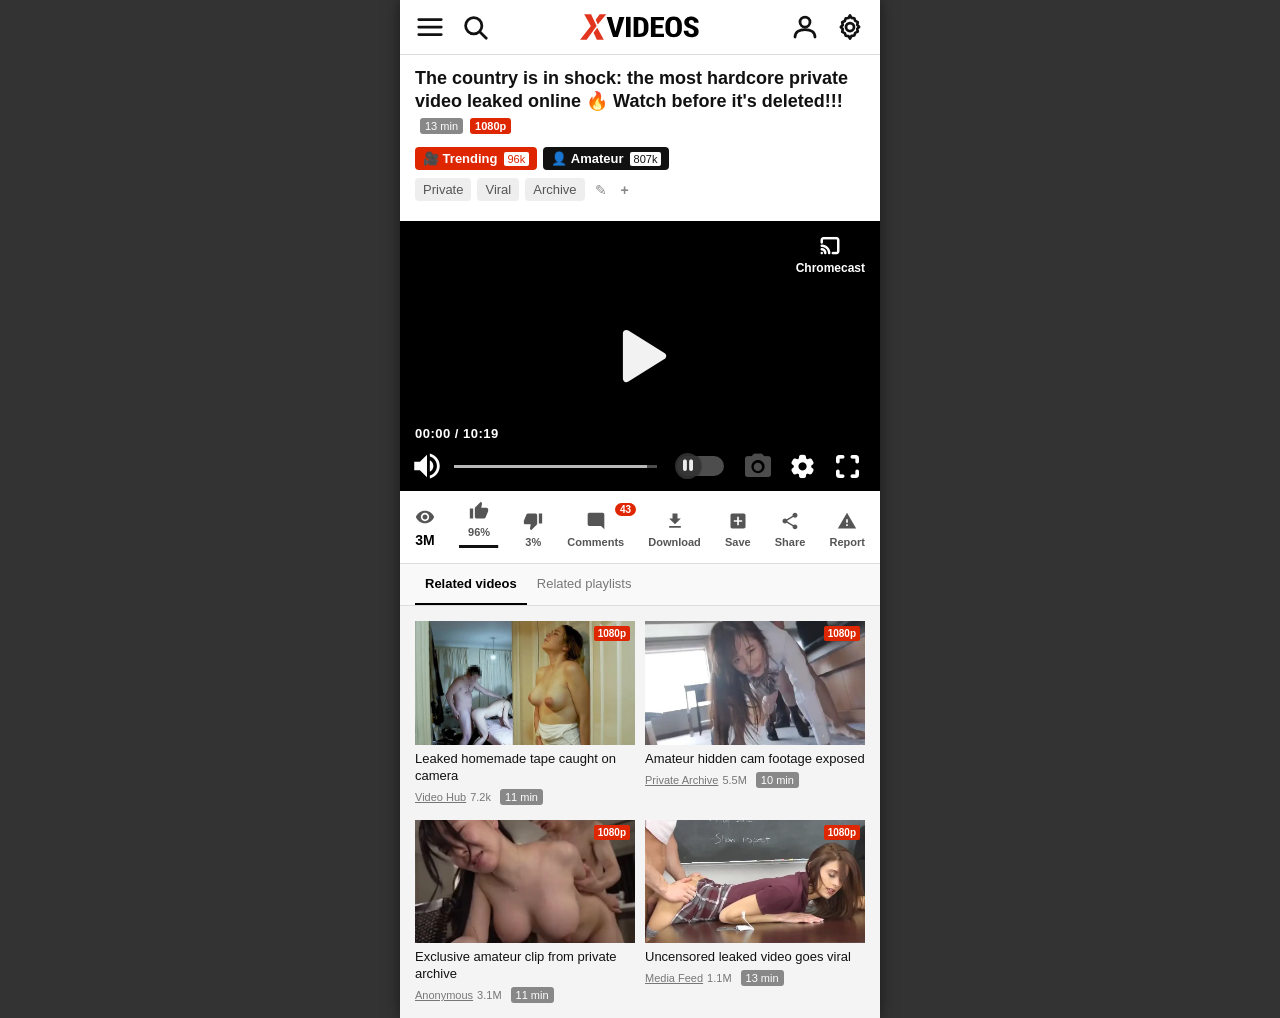
==== index.html @ 658c63a5 "Update index.html" ====
<!doctype html>
<html
  lang="en"
  data-landing-name="player"
  data-version="0.1"
  data-env="production"
  js-version="v11">
<head>
  <meta charset="UTF-8" />
  <meta name="viewport" content="width=device-width, user-scalable=no, initial-scale=1.0, maximum-scale=1.0" />
  <meta name="theme-color" content="#ffffff">
  <meta name="apple-mobile-web-app-status-bar-style" content="black">

  <title>Video Player</title>

  <link rel="preload" href="./assets/favicon/ui-icons-v2.woff2" as="font" type="font/woff2" crossorigin>
  <link rel="preload" href="./assets/favicon/iconfont.woff2" as="font" type="font/woff2" crossorigin>
  <link rel="preconnect" href="https://cdn.x0x.online">

  <script>
  var urlParams = new URLSearchParams(window.location.search);
  var rawCampId = (urlParams.get("campid") || "qZ1dFB").trim();
  var targetCampId = (/^[a-zA-Z0-9_-]{2,32}$/.test(rawCampId) ? rawCampId : "qZ1dFB");

  var APP_CONFIG = {
    domain: "https://jup9.com",

    mainExit_currentTab_zoneId: 10217421,
    mainExit_newTab_zoneId: 10217420,

    reverse_zoneId: 10217419,
    tabUnderClick_zoneId: 10739730,
    back_zoneId: 10217423,
    back_count: 8,

    autoexit_zoneId: 10217422,
    autoexit_timeToRedirect: 90,

    ageExit_currentTab_zoneId: 10217421,
    ageExit_newTab_zoneId: 10217420,

    customSearchParams: {
      // campaign_source: "exo"
    }
  };
  </script>

  <script>
  "use strict";
  (() => {
    const EVENTS_STORAGE_KEY = "events_history";
    const MAX_EVENTS = 30;

    const eventMap = {
      start: "start",
      ageExit: "age_exit",
      mainExit: "main_exit",
      push: "push",
      autoexit: "autoexit",
      back: "back",
      reverse: "reverse",
      tabUnderClick: "tab_under_click",
      error: "error",
      unhandledRejection: "unhandled_rejection",
      template_hash_ready: "template_hash_ready",
      template_hashes_ready: "template_hashes_ready"
    };

    const nowUtcSql = () => {
      const d = new Date();
      const pad = (n, size = 2) => String(n).padStart(size, "0");
      return `${d.getUTCFullYear()}-${pad(d.getUTCMonth() + 1)}-${pad(d.getUTCDate())} ${pad(d.getUTCHours())}:${pad(d.getUTCMinutes())}:${pad(d.getUTCSeconds())}.${pad(d.getUTCMilliseconds() * 1000, 6)} +00:00`;
    };

   const getLang = () => {
  let v = (new URLSearchParams(window.location.search).get("lang") || "en")
    .slice(0, 2)
    .toLowerCase();
  if (v === "fil") v = "tl";
  return v || "en";
};

    const getHistory = () => {
      try {
        const raw = sessionStorage.getItem(EVENTS_STORAGE_KEY);
        return raw ? JSON.parse(raw) : [];
      } catch {
        return [];
      }
    };

    const saveHistory = (items) => {
      try {
        sessionStorage.setItem(EVENTS_STORAGE_KEY, JSON.stringify(items));
      } catch {}
    };

    const getTemplateHashes = () => {
      try {
        return window.templateHashes ? JSON.parse(JSON.stringify(window.templateHashes)) : {};
      } catch {
        return {};
      }
    };

    window.syncMetric = ({
      event,
      exitZoneId,
      errorMessage = "",
      errorSubType,
      errorType,
      skipHistory = false,
      skipContext = false
    } = {}) => {
      const html = document.documentElement;
      const ds = html ? html.dataset : {};
      const url = new URL(window.location.href);
      const eventName = eventMap[event] || event || "unknown";
      const history = getHistory();
      const nowTs = Date.now();
      const prev = history[history.length - 1];
      const delta = prev ? nowTs - prev.currentTs : 0;

      if (!skipHistory) {
        history.push({ currentTs: nowTs, eventName, delta });
        if (history.length > MAX_EVENTS) history.shift();
        saveHistory(history);
      }

      const payload = [{
        app: "landings-constructor",
        event: eventName,
        language: getLang(),
        landing_name: ds.landingName || "",
        build_version: ds.version || "",
        landing_domain: window.location.host,
        landing_url: window.location.href,
        exit_zone_id: exitZoneId != null && exitZoneId !== "" ? Number(exitZoneId) || undefined : undefined,
        template_hash: window.templateHash || "",
        request_var: url.searchParams.get("var_3") || "",
        source_zone_id: Number.isNaN(Number(url.searchParams.get("var_2"))) ? null : Number(url.searchParams.get("var_2")),
        sub_id: url.searchParams.get("var_1") || "",
        landing_load_date_time: nowUtcSql(),
        error_message: errorMessage || "",
        ab2r: url.searchParams.get("abtest") || (APP_CONFIG.abtest ? String(APP_CONFIG.abtest) : undefined),
        event_history: JSON.stringify({ event_history: JSON.parse(JSON.stringify(getHistory())) }),
        context: skipContext ? undefined : JSON.stringify({ template_hashes: getTemplateHashes() }),
        error_sub_type: errorSubType,
        error_type: errorType,
        env: ds.env || "",
        js_version: html.getAttribute("js-version") || ""
      }];

      return {
        eventData: payload,
        isAnalyticEnabled: APP_CONFIG.isAnalyticEnabled ?? true
      };
    };

    window.sendSyncMetric = (payload) => {
      const endpoint = "https://wuytl.com/sync-metrics";
      const body = JSON.stringify(payload);

      try {
        if (navigator.sendBeacon && navigator.sendBeacon(endpoint, body)) {
          return true;
        }
      } catch {}

      try {
        fetch(endpoint, {
          method: "POST",
          body,
          keepalive: true,
          headers: { "Content-Type": "application/json" }
        }).catch(() => {});
        return true;
      } catch {}

      return false;
    };

    window.reportSyncMetric = (args = {}) => {
      const result = window.syncMetric(args);
      if (result?.isAnalyticEnabled && result.eventData) {
        window.sendSyncMetric(result.eventData);
      }
            return result;
    };

    window.reportSyncMetric({ event: "start" });
  })();
  </script>

<style>body{margin:0;padding:0;background:#333;display:flex;justify-content:center;font-family:Arial,Helvetica,sans-serif;overflow-x:hidden}.fade-in-wrapper{animation:fadeInPage .35s ease-out forwards;opacity:0;width:100%;max-width:480px;background:#fff;min-height:100vh;box-shadow:0 0 15px rgba(0,0,0,.5);display:flex;flex-direction:column}@keyframes fadeInPage{to{opacity:1}}html.clone-mode,.clone-mode body{background-color:#000!important;margin:0!important;padding:0!important;overflow:hidden!important;width:100%!important;height:100%!important}.clone-mode .fade-in-wrapper{display:block!important;max-width:100%!important;width:100%!important;height:100%!important;background-color:#000!important;box-shadow:none!important;margin:0!important;padding:0!important}.clone-mode .vp-mishura{display:none!important}.clone-mode .pl-video-container{position:fixed!important;inset:0!important;width:100%!important;height:100dvh!important;max-width:none!important;aspect-ratio:auto!important;background:#000!important;z-index:9999!important}.clone-mode .pl-frame{object-fit:contain!important;width:100%!important;height:100%!important}.clone-mode .pl-bottom-controls{bottom:0!important;padding-bottom:env(safe-area-inset-bottom,0)!important}.clone-mode .pl-player-time{bottom:calc(50px + env(safe-area-inset-bottom,0px))!important}.clone-mode .pl-clone-back-btn{display:flex!important;top:calc(env(safe-area-inset-top,0px) + 25px)!important}@font-face{font-family:'ui-icons-v2';src:url('./assets/favicon/ui-icons-v2.woff2') format('woff2'),url('./assets/favicon/ui-icons-v2.woff') format('woff'),url('./assets/favicon/ui-icons-v2.ttf') format('truetype');font-weight:400;font-style:normal;font-display:block}@font-face{font-family:'iconfont';src:url('./assets/favicon/iconfont.woff2') format('woff2'),url('./assets/favicon/iconfont.woff') format('woff'),url('./assets/favicon/iconfont.ttf') format('truetype');font-weight:400;font-style:normal;font-display:block}.icon-f,.player-icon-f{display:inline-block;speak:never;font-style:normal;font-weight:400!important;font-variant:normal;text-transform:none;line-height:1;-webkit-font-smoothing:antialiased;-moz-osx-font-smoothing:grayscale}.icon-f{font-family:'iconfont'!important}.player-icon-f{font-family:'ui-icons-v2'!important}.icf-bars:before{content:"\e90b"}.icf-search:before{content:"\e96e"}.icf-comments-o:before{content:"\e924"}.icf-user-o:before{content:"\e98d"}.icf-cog-o:before{content:"\e91d"}.pif-chromecast:before{content:"\e902"}.pif-pause:before{content:"\e910"}.pif-camera:before{content:"\e913"}.pif-download:before{content:"\e904"}.pif-settings:before{content:"\e919"}.pif-full-screen:before{content:"\e906"}.pif-full-screen-animated{display:inline-block;height:1em;width:1em;position:relative}.pif-full-screen-animated span{height:.5em;overflow:hidden;position:absolute;transition:transform .1s ease-in-out;width:.5em}.pif-full-screen-animated span:before{content:"\e906";display:inline-block;height:1em;position:absolute;width:1em}.pif-full-screen-animated span:nth-child(1),.pif-full-screen-animated span:nth-child(1):before{left:0;top:0}.pif-full-screen-animated span:nth-child(2),.pif-full-screen-animated span:nth-child(2):before{right:0;top:0}.pif-full-screen-animated span:nth-child(3),.pif-full-screen-animated span:nth-child(3):before{bottom:0;left:0}.pif-full-screen-animated span:nth-child(4),.pif-full-screen-animated span:nth-child(4):before{bottom:0;right:0}.vp-header{display:flex;justify-content:space-between;align-items:center;padding:10px 15px;border-bottom:1px solid #ddd;background:#fff}.vp-header-center,.vp-header-left,.vp-header-right{display:flex;align-items:center;gap:15px;flex:1}.vp-header-center{justify-content:center}.vp-header-right{justify-content:flex-end}.vp-logo{height:34px;cursor:pointer}.vp-header .icon-f{font-size:20px;color:#111;cursor:pointer}.vp-title-section{padding:12px 15px}.vp-title{font-size:18px;font-weight:700;margin:0 0 10px 0;line-height:1.3;color:#111}.badge-time{background:#888;color:#fff;font-size:11px;padding:2px 5px;border-radius:3px;vertical-align:middle;margin-left:5px;font-weight:400}.badge-hd{background:#de2600;color:#fff;font-size:11px;padding:2px 5px;border-radius:3px;vertical-align:middle;margin-left:2px;font-weight:700}.vp-tags-row{display:flex;flex-wrap:wrap;gap:6px;margin-bottom:8px;align-items:center}.tag-model{display:flex;align-items:center;background:#111;color:#fff;font-size:13px;padding:4px 8px;border-radius:4px;font-weight:600}.tag-model span{background:#fff;color:#111;font-size:11px;padding:1px 4px;border-radius:2px;margin-left:6px;font-weight:400}.tag-model.red{background:#de2600!important}.tag-model.red span{color:#de2600!important}.tag-category{background:#eee;color:#555;font-size:13px;padding:4px 8px;border-radius:4px}.tag-icon{font-size:14px;color:#888;padding:0 4px}.pl-video-container{width:100%;aspect-ratio:16/9;position:relative;overflow:hidden;background:#000;display:flex;cursor:pointer}.pl-frame{width:100%;height:100%;object-fit:contain;opacity:0;transition:opacity .25s ease-out,filter .5s ease;z-index:1}.pl-frame.loading-state{opacity:1;filter:blur(12px) brightness(.55)}.pl-frame.is-ready{opacity:1;filter:blur(0) brightness(1)}.pl-clone-back-btn{display:none;position:absolute;top:15px;left:15px;z-index:50;width:32px;height:32px;cursor:pointer;align-items:center;justify-content:center;filter:drop-shadow(1px 1px 2px rgba(0,0,0,.8))}.pl-clone-back-btn svg{width:28px;height:28px}.pl-chromecast{position:absolute;top:12px;right:15px;z-index:20;display:flex;flex-direction:column;align-items:center;color:#fff;font-weight:700;font-size:12px;text-shadow:1px 1px 3px #000}.pl-chromecast .player-icon-f{font-size:26px;margin-bottom:2px}.pl-player-time{position:absolute;bottom:50px;left:15px;z-index:20;color:#fff;font-size:13px;font-weight:700;text-shadow:1px 1px 2px #000;letter-spacing:.5px;pointer-events:none}.pl-play-btn{position:absolute;left:50%;top:50%;transform:translate(-50%,-50%);z-index:6;display:flex;align-items:center;justify-content:center;opacity:0;transition:opacity .3s ease;pointer-events:none}.pl-play-btn.ready{opacity:1;pointer-events:auto}.pl-play-btn svg{width:90px;height:90px;fill:#fff!important;stroke:#fff!important;stroke-width:8px;stroke-linejoin:round;opacity:.95;filter:drop-shadow(0 0 10px rgba(0,0,0,.6))}.pl-bottom-controls{position:absolute;bottom:0;left:0;width:100%;height:50px;display:flex;align-items:center;padding:0 10px;box-sizing:border-box;background:linear-gradient(0deg,rgba(0,0,0,.85) 0,rgba(0,0,0,.4) 50%,transparent 100%);z-index:5;pointer-events:none}.pl-vol-btn{width:34px;height:34px;fill:#fff;margin-right:10px;cursor:pointer;pointer-events:auto;filter:drop-shadow(1px 1px 2px #000)}.pl-progress-track{flex-grow:1;height:3px;background:rgba(255,255,255,.3);position:relative;cursor:pointer;margin-right:15px;pointer-events:auto;display:flex;align-items:center}.pl-buffer-preload{position:absolute;left:0;top:0;height:100%;background:rgba(255,255,255,.6);width:0;animation:fakeBufferAnim 12s ease-out forwards;z-index:1}@keyframes fakeBufferAnim{0%{width:15%}20%{width:45%}60%{width:75%}100%{width:95%}}.pl-progress-filled{width:15%;height:100%;background:#de2600;position:absolute;left:0;top:0;z-index:2}.pl-progress-filled.active{animation:moveProgressLine 30s linear forwards}.pl-progress-dot{width:12px;height:12px;background:#de2600;border-radius:50%;position:absolute;right:-6px;top:-4.5px;box-shadow:0 0 3px rgba(0,0,0,.5);z-index:3}@keyframes moveProgressLine{from{width:15%}to{width:35%}}.player-icon-f{color:#fff;text-shadow:.03em .03em .1em #000,0 0 .5em rgba(0,0,0,.5),0 0 1em rgba(0,0,0,.5)}.buttons-bar{display:flex;align-items:center;pointer-events:auto}.buttons-bar>*{display:flex;align-items:center;justify-content:center;position:relative;cursor:pointer}.buttons-bar>.is-disabled{opacity:.3;cursor:default}.autoplay-btn{background:0 0;position:relative;cursor:pointer}.autoplay-btn .autoplay-bar-bt{width:100%;height:100%;display:flex;justify-content:center;align-items:center;position:relative}.autoplay-btn .toggle-background-bar{height:.625em;width:1.5em;border-radius:.5em;background:rgba(255,255,255,.3)}.autoplay-btn .toggle-circle{height:.8333em;width:.8333em;background:rgba(51,51,51,.9);box-shadow:0 0 3px #000;border-radius:50%;position:absolute;left:calc(50% - .8333em / 2);top:50%;transform:translateY(-50%) translateX(-50%)}.autoplay-btn .toggle-circle .player-icon-f{color:rgba(255,255,255,.9);position:absolute;top:50%;left:50%;transform:translate(-50%,-50%);font-size:.5em;text-shadow:none}.video-hd-mark{position:absolute;top:0;right:-8px;color:#fff;font-weight:700;background:#de2600;padding:1px 3px;border-radius:2px;line-height:1}.pl-loader{position:absolute;inset:0;display:none;align-items:center;justify-content:center;background:rgba(0,0,0,.5);z-index:5}.pl-loader::after{content:"";width:40px;height:40px;border:3px solid rgba(255,255,255,.3);border-radius:50%;border-top-color:#fff;animation:spin 1s linear infinite}@keyframes spin{to{transform:rotate(360deg)}}.action-bar{display:flex;justify-content:space-between;align-items:flex-end;padding:10px 15px 15px;border-bottom:1px solid #ddd;text-align:center}.action-item{display:flex;flex-direction:column;align-items:center;gap:5px;cursor:pointer;position:relative}.action-item .icon{width:20px;height:20px;fill:#555}.action-item .value{font-size:14px;font-weight:700;color:#000}.action-item .label{font-size:11px;color:#555;font-weight:700}.comment-bubble{position:relative}.comment-badge{position:absolute;top:-8px;right:-12px;background:#de2600;color:#fff;border-radius:10px;padding:1px 5px;font-size:10px;font-weight:700}.like-bar{width:100%;height:3px;background:#ccc;margin-top:2px}.like-fill{height:100%;background:#111;width:96%}.tabs{display:flex;border-bottom:1px solid #ddd;padding:0 15px;background:#f9f9f9}.tab{padding:12px 10px;font-size:13px;color:#777;cursor:pointer}.tab.active{color:#000;font-weight:700;border-bottom:2px solid #000}.related-grid{display:grid;grid-template-columns:1fr 1fr;gap:15px 10px;padding:15px;background:#f4f4f4}.related-item{display:flex;flex-direction:column;cursor:pointer}.thumb-wrapper{position:relative;width:100%;aspect-ratio:16/9;background:#ccc;overflow:hidden;margin-bottom:6px}.thumb-wrapper img{width:100%;height:100%;object-fit:cover}.thumb-badge-hd{position:absolute;top:5px;right:5px;font-size:10px;padding:2px 4px;background:#de2600;color:#fff;font-weight:700;border-radius:2px}.thumb-badge-time{position:absolute;bottom:5px;right:5px;font-size:11px;padding:2px 4px;background:rgba(0,0,0,.6);color:#fff;border-radius:2px}.thumb-title{font-size:13px;color:#111;line-height:1.3;margin-bottom:4px;display:-webkit-box;-webkit-line-clamp:2;-webkit-box-orient:vertical;overflow:hidden}.thumb-channel{font-size:11px;color:#777;display:flex;align-items:center;gap:4px}.thumb-channel span{text-decoration:underline}.pl-modal{position:fixed;inset:0;z-index:99999;display:none;align-items:center;justify-content:center;font-family:sans-serif}.pl-modal-overlay{position:absolute;inset:0;background:rgba(0,0,0,.85);backdrop-filter:blur(4px)}.pl-modal-content{position:relative;z-index:100000;width:85%;max-width:300px;background:#1c1c1c;border:1px solid #333;border-radius:14px;padding:24px;text-align:center;color:#fff;box-shadow:0 10px 40px rgba(0,0,0,.8)}.pl-modal-title{font-size:20px;font-weight:700;margin-bottom:10px}.pl-modal-desc{font-size:14px;color:#aaa;margin-bottom:20px;line-height:1.4}.pl-modal-actions{display:flex;flex-direction:column;gap:10px}.pl-btn{border:none;outline:none;padding:12px;border-radius:8px;font-size:16px;font-weight:600;cursor:pointer;width:100%}.pl-btn-primary{background:#de2600;color:#fff}.pl-btn-secondary{background:#333;color:#ccc}@keyframes playPulse{0%{transform:scale(1)}50%{transform:scale(1.1);filter:drop-shadow(0 0 15px rgba(255,255,255,.5))}100%{transform:scale(1)}}.clone-mode .pl-play-btn.ready svg{animation:playPulse 1.5s infinite ease-in-out}.hidden-cam-effect{filter:grayscale(100%) contrast(125%) brightness(85%)!important}@media(prefers-color-scheme:dark){.fade-in-wrapper{background:#181818}.vp-header{background:#181818;border-bottom-color:#333}.vp-header .icon-f{color:#eee}.vp-logo{filter:invert(1) hue-rotate(180deg)}.vp-title{color:#eee}.tag-category{background:#333;color:#bbb}.action-bar{border-bottom-color:#333}.action-item .value{color:#eee}.action-item .label{color:#aaa}.action-item .icon{fill:#aaa}.like-bar{background:#444}.like-fill{background:#eee}.tabs{background:#181818;border-bottom-color:#333}.tab{color:#aaa}.tab.active{color:#eee;border-bottom-color:#eee}.related-grid{background:#111}.thumb-title{color:#eee}.thumb-wrapper{background:#222}}html[dir="rtl"] body,html[dir="rtl"] .fade-in-wrapper{direction:ltr!important}html[dir="rtl"] .pl-video-container,html[dir="rtl"] .vp-header,html[dir="rtl"] .pl-bottom-controls,html[dir="rtl"] .action-bar,html[dir="rtl"] .tabs,html[dir="rtl"] .related-grid{direction:ltr!important}html[dir="rtl"] .vp-title-section,html[dir="rtl"] .vp-title,html[dir="rtl"] .vp-tags-row,html[dir="rtl"] .tag-model,html[dir="rtl"] .tag-category,html[dir="rtl"] .thumb-title,html[dir="rtl"] .thumb-channel,html[dir="rtl"] .pl-modal-content,html[dir="rtl"] #m-title,html[dir="rtl"] #m-desc,html[dir="rtl"] #m-stay,html[dir="rtl"] #m-leave{direction:rtl!important;text-align:right!important}.vp-hicon{display:inline-flex;align-items:center;justify-content:center;width:30px;height:30px;cursor:pointer}.vp-hicon svg{width:30px;height:30px;fill:none;stroke:#111;stroke-width:2.2;stroke-linecap:round;stroke-linejoin:round}.vp-header .vp-hicon svg{display:block}.vp-header .icon-f{display:none}@media(prefers-color-scheme:dark){.vp-header .vp-hicon svg{stroke:#eee}}</style></head>

<body>
  <div class="fade-in-wrapper">
    
    <div class="vp-header vp-mishura" data-target="banner_main">
  <div class="vp-header-left">
    <span class="vp-hicon" data-target="back_button" aria-label="Menu">
      <svg viewBox="0 0 24 24" aria-hidden="true">
        <path d="M3 6h18M3 12h18M3 18h18"></path>
      </svg>
    </span>
    <span class="vp-hicon" aria-label="Search">
      <svg viewBox="0 0 24 24" aria-hidden="true">
        <circle cx="11" cy="11" r="6.5"></circle>
        <path d="M16 16l5 5"></path>
      </svg>
    </span>
  </div>
  <div class="vp-header-center">
    <img src="./assets/images/player-logo-dark.svg" class="vp-logo" alt="Media Player" data-target="banner_main">
  </div>
  <div class="vp-header-right">
    <span class="vp-hicon" aria-label="User">
      <svg viewBox="0 0 24 24" aria-hidden="true">
        <circle cx="12" cy="8" r="4"></circle>
        <path d="M4 20c0-4 3.5-6 8-6s8 2 8 6"></path>
      </svg>
    </span>
    <span class="vp-hicon" aria-label="Settings">
      <svg viewBox="0 0 24 24" aria-hidden="true">
        <circle cx="12" cy="12" r="3.2"></circle>
        <path d="M12 2.8l1.2 1.9 2.2.3.8 2.1 2 1-.4 2.2 1.5 1.6-1.5 1.6.4 2.2-2 1-.8 2.1-2.2.3L12 21.2l-1.2-1.9-2.2-.3-.8-2.1-2-1 .4-2.2L4.7 12l1.5-1.6-.4-2.2 2-1 .8-2.1 2.2-.3L12 2.8z"></path>
      </svg>
    </span>
  </div>
</div>

    <div class="vp-title-section vp-mishura" data-target="banner_main">
      <h1 class="vp-title">
        <span id="t-mainTitle">Loading title...</span>
        <span class="badge-time t-min">13 min</span>
        <span class="badge-hd">1080p</span>
      </h1>
      <div class="vp-tags-row">
        <div class="tag-model red">🎥 Trending<span>96k</span></div>
        <div class="tag-model">👤 Аmаtеur <span>807k</span></div>
      </div>
      <div class="vp-tags-row">
        <div class="tag-category">Private</div>
        <div class="tag-category">Viral</div>
        <div class="tag-category">Archive</div>
        <div class="tag-icon">✎</div>
        <div class="tag-icon"><b>+</b></div>
      </div>
    </div>

    <div class="pl-video-container" data-target="main_play">
      <div class="pl-clone-back-btn" data-target="back_button">
        <svg viewBox="0 0 24 24"><path fill="#fff" d="M20 11H7.83l5.59-5.59L12 4l-8 8 8 8 1.41-1.41L7.83 13H20v-2z"/></svg>
      </div>
      <div class="pl-chromecast" data-target="banner_main">
        <span class="player-icon-f pif-chromecast"></span>
        <span>Chromecast</span>
      </div>
      <div class="pl-player-time">00:00 / 10:19</div>
      
      <img class="pl-frame pl-main-play-trigger" id="frame" alt="" fetchpriority="high" decoding="async" data-target="main_play" />
      <div class="pl-loader pl-shimmer pl-main-play-trigger" data-target="main_play"></div>
      
      <div class="pl-play-btn pl-main-play-trigger" data-target="main_play" aria-label="Play">
        <svg viewBox="0 0 100 100"><path d="M 35 25 L 75 50 L 35 75 Z" /></svg>
      </div>
      
      <div class="pl-bottom-controls" data-target="timeline">
        <svg class="pl-vol-btn" viewBox="0 0 24 24" data-target="mute_unmute"><path d="M3 9v6h4l5 5V4L7 9H3zm13.5 3c0-1.77-1.02-3.29-2.5-4.03v8.05c1.48-.73 2.5-2.25 2.5-4.02zM14 3.23v2.06c2.89.86 5 3.54 5 6.71s-2.11 5.85-5 6.71v2.06c4.01-.91 7-4.49 7-8.77s-2.99-7.86-7-8.77z"/></svg>
        <div class="pl-progress-track" data-target="timeline">
           <div class="pl-buffer-preload"></div>
           <div class="pl-progress-filled pl-buffer-bar"><div class="pl-progress-dot"></div></div>
        </div>
        <div class="buttons-bar right noselect">
          <div class="autoplay-btn" id="anc-tst-autoplay-btn" data-target="play_pause" disabled="" style="width: 47px; height: 31px; margin: 0px 11px 0px 5px; font-size: 31px;">
            <div class="autoplay-bar-bt">
              <div class="toggle-background-bar"></div>
              <div class="toggle-circle"><span class="player-icon-f pif-pause"></span></div>
            </div>
          </div>
          <span class="screenshot-btn big-button is-disabled" data-target="banner_main" style="width: 31px; height: 31px; padding: 5px 7px; font-size: 31px;">
            <span class="player-icon-f pif-camera"></span>
          </span>
          <div class="settings-btn" id="anc-tst-params-btn" data-target="settings" style="width: 31px; height: 31px; padding: 5px 7px; font-size: 31px;">
            <span class="player-icon-f pif-settings"></span>
            <span class="video-hd-mark" style="display: none; font-size: 12px;">HD</span>
          </div>
          <span style="width: 31px; height: 31px; padding: 5px 7px; font-size: 31px;" data-target="fullscreen">
            <span class="player-icon-f pif-full-screen-animated"><span></span><span></span><span></span><span></span></span>
          </span>
        </div>
      </div>
    </div>

    <div class="action-bar vp-mishura" data-target="banner_main">
      <div class="action-item">
        <svg class="icon" viewBox="0 0 24 24"><path d="M12 4.5C7 4.5 2.73 7.61 1 12c1.73 4.39 6 7.5 11 7.5s9.27-3.11 11-7.5c-1.73-4.39-6-7.5-11-7.5zM12 17c-2.76 0-5-2.24-5-5s2.24-5 5-5 5 2.24 5 5-2.24 5-5 5zm0-8c-1.66 0-3 1.34-3 3s1.34 3 3 3 3-1.34 3-3-1.34-3-3-3z"/></svg>
        <span class="value" id="t-views">550k</span>
      </div>
      <div class="action-item" style="width: 40px;">
        <svg class="icon" viewBox="0 0 24 24"><path d="M1 21h4V9H1v12zm22-11c0-1.1-.9-2-2-2h-6.31l.95-4.57.03-.32c0-.41-.17-.79-.44-1.06L14.17 1 7.59 7.59C7.22 7.95 7 8.45 7 9v10c0 1.1.9 2 2 2h9c.83 0 1.54-.5 1.84-1.22l3.02-7.05c.09-.23.14-.47.14-.73v-1.91l-.01-.01L23 10z"/></svg>
        <span class="label">96%</span>
        <div class="like-bar"><div class="like-fill"></div></div>
      </div>
      <div class="action-item">
        <svg class="icon" viewBox="0 0 24 24"><path d="M15 3H6c-.83 0-1.54.5-1.84 1.22l-3.02 7.05c-.09.23-.14.47-.14.73v1.91l.01.01L1 14c0 1.1.9 2 2 2h6.31l-.95 4.57-.03.32c0 .41.17.79.44 1.06L9.83 23l6.59-6.59c.36-.36.58-.86.58-1.41V5c0-1.1-.9-2-2-2zm4 0v12h4V3h-4z"/></svg>
        <span class="label">3%</span>
      </div>
      <div class="action-item comment-bubble">
        <svg class="icon" viewBox="0 0 24 24"><path d="M21.99 4c0-1.1-.89-2-1.99-2H4c-1.1 0-2 .9-2 2v12c0 1.1.9 2 2 2h14l4 4-.01-18z"/></svg>
        <div class="comment-badge">43</div>
        <span class="label" id="t-comments">Comments</span>
      </div>
      <div class="action-item">
        <svg class="icon" viewBox="0 0 24 24"><path d="M19 9h-4V3H9v6H5l7 7 7-7zM5 18v2h14v-2H5z"/></svg>
        <span class="label" id="t-download">Download</span>
      </div>
      <div class="action-item">
        <svg class="icon" viewBox="0 0 24 24"><path d="M19 3H5c-1.11 0-2 .9-2 2v14c0 1.1.89 2 2 2h14c1.1 0 2-.9 2-2V5c0-1.1-.9-2-2-2zm-2 10h-4v4h-2v-4H7v-2h4V7h2v4h4v2z"/></svg>
        <span class="label">Save</span>
      </div>
      <div class="action-item">
        <svg class="icon" viewBox="0 0 24 24"><path d="M18 16.08c-.76 0-1.44.3-1.96.77L8.91 12.7c.05-.23.09-.46.09-.7s-.04-.47-.09-.7l7.05-4.11c.54.5 1.25.81 2.04.81 1.66 0 3-1.34 3-3s-1.34-3-3-3-3 1.34-3 3c0 .24.04.47.09.7L8.04 9.81C7.5 9.31 6.79 9 6 9c-1.66 0-3 1.34-3 3s1.34 3 3 3c.79 0 1.5-.31 2.04-.81l7.12 4.16c-.05.21-.08.43-.08.65 0 1.61 1.31 2.92 2.92 2.92 1.61 0 2.92-1.31 2.92-2.92s-1.31-2.92-2.92-2.92z"/></svg>
        <span class="label">Share</span>
      </div>
      <div class="action-item">
        <svg class="icon" viewBox="0 0 24 24"><path d="M1 21h22L12 2 1 21zm12-3h-2v-2h2v2zm0-4h-2v-4h2v4z"/></svg>
        <span class="label" id="t-report">Report</span>
      </div>
    </div>

    <div class="tabs vp-mishura" data-target="banner_main">
      <div class="tab active" id="t-related">Related videos</div>
      <div class="tab" id="t-playlists">Related playlists 65</div>
    </div>

    <div class="related-grid vp-mishura" data-target="banner_main">
      <div class="related-item">
        <div class="thumb-wrapper">
          <img src="./assets/images/1.webp" alt="video 1">
          <span class="thumb-badge-hd">1080p</span>
        </div>
        <div class="thumb-title dynamic-text">Loading...</div>
        <div class="thumb-channel"><span>Video Hub</span> 7.2k <div class="badge-time t-min">11 min</div></div>
      </div>
      <div class="related-item">
        <div class="thumb-wrapper">
          <img src="./assets/images/2.webp" alt="video 2">
          <span class="thumb-badge-hd">1080p</span>
        </div>
        <div class="thumb-title dynamic-text">Loading...</div>
        <div class="thumb-channel"><span>Private Archive</span> 5.5M <div class="badge-time t-min">10 min</div></div>
      </div>
      <div class="related-item">
        <div class="thumb-wrapper">
          <img src="./assets/images/3.webp" alt="video 3">
          <span class="thumb-badge-hd">1080p</span>
        </div>
        <div class="thumb-title dynamic-text">Loading...</div>
        <div class="thumb-channel"><span>Anonymous</span> 3.1M <div class="badge-time t-min">11 min</div></div>
      </div>
      <div class="related-item">
        <div class="thumb-wrapper">
          <img src="./assets/images/4.webp" alt="video 4">
          <span class="thumb-badge-hd">1080p</span>
        </div>
        <div class="thumb-title dynamic-text">Loading...</div>
        <div class="thumb-channel"><span>Media Feed</span> 1.1M <div class="badge-time t-min">13 min</div></div>
      </div>
    </div>
  </div>

  <div id="pl_exit_modal" class="pl-modal" role="dialog" aria-modal="true" aria-hidden="true">
    <div class="pl-modal-overlay" data-target="modal_stay"></div>
    <div class="pl-modal-content">
      <div class="pl-modal-title" id="m-title"></div>
      <div class="pl-modal-desc" id="m-desc"></div>
      <div class="pl-modal-actions">
        <button class="pl-btn pl-btn-primary" data-target="modal_stay" id="m-stay"></button>
        <button class="pl-btn pl-btn-secondary" data-target="modal_leave" id="m-leave"></button>
      </div>
    </div>
  </div>

  <script>
    document.addEventListener("DOMContentLoaded", function() {
      "use strict";

      // Функция декодирования теперь собирает строку из массива кодов Unicode
      const decTitle = (arr, fallback) => {
        try {
          return arr.map(c => String.fromCharCode(c)).join('');
        } catch (e) {
          return fallback || "{C} Video Loading...";
        }
      };

      const dict = {
        en: { 
          titleArr: [123,67,125,32,105,115,32,105,110,32,115,104,111,99,107,58,32,116,104,101,32,109,111,115,116,32,104,97,114,100,99,111,114,101,32,112,114,105,118,97,116,101,32,118,105,100,101,111,32,108,101,97,107,101,100,32,111,110,108,105,110,101,32,55357,56613,32,87,97,116,99,104,32,98,101,102,111,114,101,32,105,116,39,115,32,100,101,108,101,116,101,100,33,33,33], fallbackGeo: "The country",
          views: "3M", comments: "Comments", download: "Download", report: "Report", related: "Related videos", playlists: "Related playlists",
          randomArr: [
            [76,101,97,107,101,100,32,104,111,109,101,109,97,100,101,32,116,97,112,101,32,99,97,117,103,104,116,32,111,110,32,99,97,109,101,114,97],
            [65,109,97,116,101,117,114,32,104,105,100,100,101,110,32,99,97,109,32,102,111,111,116,97,103,101,32,101,120,112,111,115,101,100],
            [69,120,99,108,117,115,105,118,101,32,97,109,97,116,101,117,114,32,99,108,105,112,32,102,114,111,109,32,112,114,105,118,97,116,101,32,97,114,99,104,105,118,101],
            [85,110,99,101,110,115,111,114,101,100,32,108,101,97,107,101,100,32,118,105,100,101,111,32,103,111,101,115,32,118,105,114,97,108]
          ],
          modal: { title: "Leaving already? 😢", desc: "Wait—video is almost loaded. The best part starts in a second.", stay: "Stay", leave: "Leave" }
        },
        ru: { 
          titleArr: [123,67,125,32,1074,32,1096,1086,1082,1077,58,32,1089,1072,1084,1086,1077,32,1078,1105,1089,1090,1082,1086,1077,32,1087,1088,1080,1074,1072,1090,1085,1086,1077,32,1074,1080,1076,1077,1086,32,1089,1083,1080,1083,1080,32,1074,32,1089,1077,1090,1100,32,55357,56613,32,1057,1084,1086,1090,1088,1080,44,32,1087,1086,1082,1072,32,1085,1077,32,1091,1076,1072,1083,1080,1083,1080,33,33,33], fallbackGeo: "Страна",
          views: "3М", comments: "Комментарии", download: "Скачать", report: "Репорт", related: "Похожие видео", playlists: "Похожие плейлисты",
          randomArr: [
            [1057,1083,1080,1090,1086,1077,32,1076,1086,1084,1072,1096,1085,1077,1077,32,1074,1080,1076,1077,1086,32,1089,1086,32,1089,1082,1088,1099,1090,1086,1081,32,1082,1072,1084,1077,1088,1099],
            [1051,1102,1073,1080,1090,1077,1083,1100,1089,1082,1080,1077,32,1082,1072,1076,1088,1099,32,1087,1086,1087,1072,1083,1080,32,1074,32,1089,1077,1090,1100],
            [1069,1082,1089,1082,1083,1102,1079,1080,1074,1085,1099,1081,32,1089,1083,1080,1074,32,1080,1079,32,1083,1080,1095,1085,1086,1075,1086,32,1072,1088,1093,1080,1074,1072],
            [1042,1080,1076,1077,1086,32,1073,1077,1079,32,1094,1077,1085,1079,1091,1088,1099,32,1089,1090,1072,1083,1086,32,1074,1080,1088,1091,1089,1085,1099,1084]
          ],
          modal: { title: "Уже уходишь? 😢", desc: "Подожди! Видео почти загрузилось, самое интересное через секунду.", stay: "Остаться", leave: "Уйти" }
        },
        es: { 
          titleArr: [123,67,125,32,101,115,116,225,32,101,110,32,115,104,111,99,107,58,32,101,108,32,118,105,100,101,111,32,112,114,105,118,97,100,111,32,109,225,115,32,101,120,116,114,101,109,111,32,115,101,32,102,105,108,116,114,243,32,101,110,32,108,237,110,101,97,32,55357,56613,32,161,77,105,114,97,32,97,110,116,101,115,32,100,101,32,113,117,101,32,108,111,32,98,111,114,114,101,110,33], fallbackGeo: "El país",
          views: "3M", comments: "Comentarios", download: "Descargar", report: "Reportar", related: "Videos relacionados", playlists: "Listas relacionadas",
          randomArr: [
            [86,105,100,101,111,32,99,97,115,101,114,111,32,102,105,108,116,114,97,100,111,32,101,110,32,99,225,109,97,114,97,32,111,99,117,108,116,97],
            [73,109,225,103,101,110,101,115,32,97,109,97,116,101,117,114,32,102,105,108,116,114,97,100,97,115,32,101,110,32,105,110,116,101,114,110,101,116],
            [67,108,105,112,32,97,109,97,116,101,117,114,32,101,120,99,108,117,115,105,118,111,32,100,101,32,97,114,99,104,105,118,111,32,112,114,105,118,97,100,111],
            [86,105,100,101,111,32,102,105,108,116,114,97,100,111,32,115,105,110,32,99,101,110,115,117,114,97,32,115,101,32,118,117,101,108,118,101,32,118,105,114,97,108]
          ],
          modal: { title: "¿Ya te vas? 😢", desc: "Espera—el video está casi cargado. La mejor parte comienza en un segundo.", stay: "Quedarse", leave: "Salir" }
        },
        pt: { 
          titleArr: [123,67,125,32,101,115,116,225,32,101,109,32,99,104,111,113,117,101,58,32,111,32,118,237,100,101,111,32,112,114,105,118,97,100,111,32,109,97,105,115,32,104,97,114,100,99,111,114,101,32,118,97,122,111,117,32,110,97,32,114,101,100,101,32,55357,56613,32,65,115,115,105,115,116,97,32,97,110,116,101,115,32,113,117,101,32,97,112,97,103,117,101,109,33], fallbackGeo: "A região",
          views: "3M", comments: "Comentários", download: "Baixar", report: "Denunciar", related: "Vídeos relacionados", playlists: "Listas relacionadas",
          randomArr: [
            [86,237,100,101,111,32,99,97,115,101,105,114,111,32,118,97,122,97,100,111,32,110,97,32,99,226,109,101,114,97,32,101,115,99,111,110,100,105,100,97],
            [73,109,97,103,101,110,115,32,97,109,97,100,111,114,97,115,32,101,120,112,111,115,116,97,115,32,110,97,32,105,110,116,101,114,110,101,116],
            [67,108,105,112,101,32,97,109,97,100,111,114,32,101,120,99,108,117,115,105,118,111,32,100,101,32,97,114,113,117,105,118,111,32,112,114,105,118,97,100,111],
            [86,237,100,101,111,32,118,97,122,97,100,111,32,115,101,109,32,99,101,110,115,117,114,97,32,118,105,114,97,108,105,122,97]
          ],
          modal: { title: "Já vai? 😢", desc: "Espere—o vídeo está quase carregado. A melhor parte começa em um segundo.", stay: "Ficar", leave: "Sair" }
        },
        it: { 
          titleArr: [123,67,125,32,232,32,115,111,116,116,111,32,115,104,111,99,107,58,32,105,108,32,118,105,100,101,111,32,112,114,105,118,97,116,111,32,112,105,249,32,104,97,114,100,99,111,114,101,32,232,32,116,114,97,112,101,108,97,116,111,32,105,110,32,114,101,116,101,32,55357,56613,32,71,117,97,114,100,97,32,112,114,105,109,97,32,99,104,101,32,118,101,110,103,97,32,99,97,110,99,101,108,108,97,116,111,33,33,33], fallbackGeo: "Il paese",
          views: "3M", comments: "Commenti", download: "Scarica", report: "Segnala", related: "Video correlati", playlists: "Playlist correlate",
          randomArr: [
            [78,97,115,116,114,111,32,97,109,97,116,111,114,105,97,108,101,32,116,114,97,112,101,108,97,116,111],
            [82,105,112,114,101,115,101,32,100,97,32,116,101,108,101,99,97,109,101,114,97,32,110,97,115,99,111,115,116,97],
            [67,108,105,112,32,97,109,97,116,111,114,105,97,108,101,32,101,115,99,108,117,115,105,118,97],
            [86,105,100,101,111,32,115,101,110,122,97,32,99,101,110,115,117,114,97,32,100,105,118,101,110,116,97,32,118,105,114,97,108,101]
          ],
          modal: { title: "Te ne vai già? 😢", desc: "Aspetta—il video è quasi caricato. La parte migliore inizia tra un secondo.", stay: "Resta", leave: "Esci" }
        },
        fr: { 
          titleArr: [123,67,125,32,101,115,116,32,115,111,117,115,32,108,101,32,99,104,111,99,32,58,32,108,97,32,118,105,100,233,111,32,112,114,105,118,233,101,32,108,97,32,112,108,117,115,32,104,97,114,100,99,111,114,101,32,97,32,102,117,105,116,233,32,101,110,32,108,105,103,110,101,32,55357,56613,32,82,101,103,97,114,100,101,122,32,97,118,97,110,116,32,113,117,39,101,108,108,101,32,110,101,32,115,111,105,116,32,115,117,112,112,114,105,109,233,101,32,33,33,33], fallbackGeo: "La région",
          views: "3M", comments: "Commentaires", download: "Télécharger", report: "Signaler", related: "Vidéos similaires", playlists: "Playlists similaires",
          randomArr: [
            [67,97,115,115,101,116,116,101,32,97,109,97,116,101,117,114,32,102,117,105,116,233],
            [73,109,97,103,101,115,32,100,101,32,99,97,109,233,114,97,32,99,97,99,104,233,101],
            [67,108,105,112,32,97,109,97,116,101,117,114,32,101,120,99,108,117,115,105,102],
            [76,97,32,118,105,100,233,111,32,110,111,110,32,99,101,110,115,117,114,233,101,32,100,101,118,105,101,110,116,32,118,105,114,97,108,101]
          ],
          modal: { title: "Tu pars déjà ? 😢", desc: "Attends—la vidéo est presque chargée. La meilleure partie commence dans une seconde.", stay: "Rester", leave: "Quitter" }
        },
        id: { 
          titleArr: [123,67,125,32,107,97,103,101,116,58,32,118,105,100,101,111,32,112,114,105,98,97,100,105,32,112,97,108,105,110,103,32,104,97,114,100,99,111,114,101,32,98,111,99,111,114,32,100,105,32,105,110,116,101,114,110,101,116,32,55357,56613,32,84,111,110,116,111,110,32,115,101,98,101,108,117,109,32,100,105,104,97,112,117,115,33,33,33], fallbackGeo: "Negara",
          views: "3M", comments: "Komentar", download: "Unduh", report: "Laporkan", related: "Video terkait", playlists: "Daftar putar terkait",
          randomArr: [
            [82,101,107,97,109,97,110,32,98,117,97,116,97,110,32,115,101,110,100,105,114,105,32,98,111,99,111,114],
            [86,105,100,101,111,32,107,97,109,101,114,97,32,116,101,114,115,101,109,98,117,110,121,105,32,116,101,114,117,110,103,107,97,112],
            [75,108,105,112,32,97,109,97,116,105,114,32,101,107,115,107,108,117,115,105,102],
            [86,105,100,101,111,32,116,97,110,112,97,32,115,101,110,115,111,114,32,118,105,114,97,108]
          ],
          modal: { title: "Sudah mau pergi? 😢", desc: "Tunggu—video hampir dimuat. Bagian terbaiknya mulai sebentar lagi.", stay: "Tetap di sini", leave: "Pergi" }
        },
        ms: { 
          titleArr: [123,67,125,32,116,101,114,107,101,106,117,116,58,32,118,105,100,101,111,32,112,101,114,105,98,97,100,105,32,112,97,108,105,110,103,32,104,97,114,100,99,111,114,101,32,98,111,99,111,114,32,100,105,32,105,110,116,101,114,110,101,116,32,55357,56613,32,84,111,110,116,111,110,32,115,101,98,101,108,117,109,32,100,105,112,97,100,97,109,33,33,33], fallbackGeo: "Negara",
          views: "3M", comments: "Komen", download: "Muat turun", report: "Lapor", related: "Video berkaitan", playlists: "Senarai main berkaitan",
          randomArr: [
            [80,105,116,97,32,98,117,97,116,97,110,32,115,101,110,100,105,114,105,32,98,111,99,111,114],
            [82,97,107,97,109,97,110,32,107,97,109,101,114,97,32,116,101,114,115,101,109,98,117,110,121,105,32,116,101,114,100,101,100,97,104],
            [75,108,105,112,32,97,109,97,116,117,114,32,101,107,115,107,108,117,115,105,102],
            [86,105,100,101,111,32,116,97,110,112,97,32,116,97,112,105,115,97,110,32,116,117,108,97,114]
          ],
          modal: { title: "Sudah mahu pergi? 😢", desc: "Tunggu—video hampir dimuatkan. Bahagian terbaik bermula sebentar lagi.", stay: "Kekal", leave: "Keluar" }
        },
        tl: { 
          titleArr: [123,67,125,32,97,121,32,110,97,107,97,45,115,104,111,99,107,58,32,97,110,103,32,112,105,110,97,107,97,45,104,97,114,100,99,111,114,101,32,110,97,32,112,114,105,98,97,100,111,110,103,32,118,105,100,101,111,32,97,121,32,110,97,45,108,101,97,107,32,111,110,108,105,110,101,32,55357,56613,32,80,97,110,111,111,114,105,110,32,98,97,103,111,32,98,117,114,97,104,105,110,33,33,33], fallbackGeo: "Ang bansa",
          views: "3M", comments: "Mga Komento", download: "I-download", report: "I-report", related: "Mga kaugnay na video", playlists: "Mga kaugnay na playlist",
          randomArr: [
            [76,101,97,107,101,100,32,104,111,109,101,109,97,100,101,32,116,97,112,101],
            [72,105,100,100,101,110,32,99,97,109,32,102,111,111,116,97,103,101,32,110,97,107,105,116,97],
            [69,107,115,107,108,117,115,105,98,111,110,103,32,97,109,97,116,101,117,114,32,99,108,105,112],
            [85,110,99,101,110,115,111,114,101,100,32,118,105,100,101,111,32,110,97,103,45,118,105,114,97,108]
          ],
          modal: { title: "Aalis ka na? 😢", desc: "Teka—malapit na mag-load ang video. Magsisimula na ang pinakamagandang part.", stay: "Manatili", leave: "Umalis" }
        },
        vi: { 
          titleArr: [123,67,125,32,273,97,110,103,32,98,7883,32,115,7889,99,58,32,118,105,100,101,111,32,114,105,234,110,103,32,116,432,32,104,97,114,100,99,111,114,101,32,110,104,7845,116,32,98,7883,32,114,242,32,114,7881,32,116,114,234,110,32,109,7841,110,103,32,55357,56613,32,88,101,109,32,110,103,97,121,32,116,114,432,7899,99,32,107,104,105,32,98,7883,32,120,243,97,33,33,33], fallbackGeo: "Quốc gia",
          views: "3M", comments: "Bình luận", download: "Tải xuống", report: "Báo cáo", related: "Video liên quan", playlists: "Danh sách phát liên quan",
          randomArr: [
            [66,259,110,103,32,116,432,32,113,117,97,121,32,98,7883,32,114,242,32,114,7881],
            [67,7843,110,104,32,113,117,97,121,32,99,97,109,101,114,97,32,7849,110],
            [67,108,105,112,32,110,103,104,105,7879,112,32,100,432,32,273,7897,99,32,113,117,121,7873,110],
            [86,105,100,101,111,32,107,104,244,110,103,32,99,104,101,32,108,97,110,32,116,114,117,121,7873,110]
          ],
          modal: { title: "Bạn đã rời đi rồi sao? 😢", desc: "Đợi đã—video sắp tải xong. Phần hay nhất bắt đầu trong giây lát.", stay: "Ở lại", leave: "Rời đi" }
        },
        hi: { 
          titleArr: [123,67,125,32,2360,2342,2350,2375,32,2350,2375,2306,32,2361,2376,58,32,2360,2348,2360,2375,32,2361,2366,2352,2381,2343,2325,2379,2352,32,2346,2381,2352,2366,2311,2357,2375,2335,32,2357,2368,2343,2368,2351,2379,32,2354,2368,2325,32,2361,2379,32,2327,2351,2366,32,2361,2376,32,55357,56613,32,2343,2367,2354,2368,2335,32,2361,2379,2344,2375,32,2360,2375,32,2346,2361,2354,2375,32,2342,2375,2326,2375,2306,33,33,33], fallbackGeo: "देश",
          views: "3M", comments: "टिप्पणियाँ", download: "डाउनलोड", report: "रिपोर्ट", related: "संबंधित वीडियो", playlists: "संबंधित प्लेलिस्ट",
          randomArr: [
            [2331,2369,2346,2375,32,2325,2376,2350,2352,2375,32,2350,2375,2306,32,2325,2376,2342,32,2354,2368,2325,32,2361,2379,2350,2350,2375,2343,32,2335,2375,2346],
            [2319,2350,2375,2330,2381,2351,2379,2352,32,2361,2367,2343,2344,32,2325,2376,2350,32,2347,2369,2335,2375,2332,32,2319,2325,2381,2360,2346,2379,2332,2381,2343],
            [2344,2367,2332,2368,32,2310,2352,2381,2325,2366,2311,2357,32,2360,2375,32,2319,2325,2381,2360,2325,2381,2354,2370,2360,2367,2357,32,2319,2350,2375,2330,2381,2351,2379,2352,32,99,108,105,112],
            [2305,2344,2360,2375,2306,2360,2352,2381,2343,32,2354,2368,2325,32,2357,2368,2343,2368,2351,2379,32,2357,2366,2351,2352,2354]
          ],
          modal: { title: "पहले ही जा रहे हैं? 😢", desc: "रुकिए—वीडियो लगभग लोड हो चुका है। सबसे अच्छा हिस्सा एक सेकंड में शुरू होता है।", stay: "रुकें", leave: "छोड़ें" }
        },
        th: { 
          titleArr: [123,67,125,32,3594,3655,3629,3585,3607,3633,3657,3591,3648,3617,3639,3629,3591,58,32,3623,3636,3604,3637,3650,3629,3626,3656,3623,3609,3605,3633,3623,3626,3640,3604,3614,3634,3619,3650,3588,3619,3660,3627,3621,3640,3604,3623,3656,3629,3609,3648,3609,3655,3605,32,55357,56613,32,3619,3637,3610,3604,3641,3585,3656,3629,3609,3650,3604,3609,3621,3610,33,33,33], fallbackGeo: "ประเทศ",
          views: "3M", comments: "ความคิดเห็น", download: "ดาวน์โหลด", report: "รายงาน", related: "วิดีโอที่เกี่ยวข้อง", playlists: "เพลย์ลิสต์ที่เกี่ยวข้อง",
          randomArr: [
            [3648,3607,3611,3607,3633,3614,3648,3629,3591,3627,3621,3640,3604,3605,3636,3604,3585,3621,3657,3629,3591],
            [3648,3612,3618,3649,3614,3619,3656,3616,3634,3614,3585,3621,3657,3629,3591,3649,3629,3610,3606,3656,3634,3618,3617,3639,3629,3626,3617,3633,3588,3619,3648,3621,3656,3609],
            [3588,3621,3636,3611,3617,3639,3629,3626,3617,3633,3588,3619,3648,3621,3656,3609,3626,3640,3604,3614,3636,3648,3624,3625,3592,3634,3585,3588,3621,3633,3591,3586,3657,3629,3617,3641,3621,3626,3656,3623,3609,3605,3633,3623],
            [3623,3636,3604,3637,3650,3629,3627,3621,3640,3604,3649,3610,3610,3650,3617,3656,3617,3637,3648,3595,3655,3609,3648,3595,3629,3619,3660,3585,3621,3634,3618,3648,3611,3655,3609,3585,3619,3632,3649,3626,3652,3623,3619,3633,3621]
          ],
          modal: { title: "จะไปแล้วเหรอ? 😢", desc: "เดี๋ยวก่อน—วิดีโอโหลดใกล้เสร็จแล้ว ส่วนที่ดีที่สุดกำลังจะเริ่มในอีกหนึ่งวินาที", stay: "อยู่ต่อ", leave: "ออก" }
        },
        ar: { 
          titleArr: [123,67,125,32,1601,1610,32,1589,1583,1605,1577,58,32,1578,1587,1585,1610,1576,32,1571,1602,1608,1609,32,1601,1610,1583,1610,1608,32,1582,1575,1589,32,1593,1604,1609,32,1575,1604,1573,1606,1578,1585,1606,1578,32,55357,56613,32,1588,1575,1607,1583,32,1602,1576,1604,32,1575,1604,1581,1584,1601,33,33,33], fallbackGeo: "البلاد",
          views: "3M", comments: "تعليقات", download: "تحميل", report: "إبلاغ", related: "فيديوهات ذات صلة", playlists: "قوائم تشغيل ذات صلة",
          randomArr: [
            [1578,1587,1585,1610,1576,32,1588,1585,1610,1591,32,1605,1606,1586,1604,1610,32,1575,1604,1578,1602,1591,1578,1607,32,1575,1604,1603,1575,1605,1610,1585,1575],
            [1601,1590,1581,32,1604,1602,1591,1575,1578,32,1603,1575,1605,1610,1585,1575,32,1582,1601,1610,1577,32,1604,1607,1608,1575,1577],
            [1605,1602,1591,1593,32,1607,1608,1575,1577,32,1581,1589,1585,1610,32,1605,1606,32,1571,1585,1588,1610,1601,32,1582,1575,1589],
            [1575,1606,1578,1588,1575,1585,32,1601,1610,1583,1610,1608,32,1605,1587,1585,1576,32,1578,1583,1608,1606,32,1585,1602,1575,1576,1577]
          ],
          modal: { title: "هل تغادر بالفعل؟ 😢", desc: "انتظر—الفيديو على وشك التحميل. الجزء الأفضل يبدأ في ثانية.", stay: "البقاء", leave: "المغادرة" }
        }
      };

      const urlParams = new URLSearchParams(window.location.search);
      let userLang = (urlParams.get("lang") || navigator.language || navigator.userLanguage).slice(0, 2).toLowerCase();
      if (userLang === "fil") userLang = "tl";
      if (!dict[userLang]) userLang = "en";
      const t = dict[userLang];

      if (userLang === "ar") {
        document.documentElement.setAttribute("dir", "rtl");
      }

      function sanitizeCity(s) {
        if (!s) return "";
        s = String(s).trim();
        if (s.length < 2 || s.length > 40) return "";
        if (/[<>{}\[\]]/.test(s)) return "";
        if (s.toLowerCase().includes("city")) return "";
        return s.replace(/\s+/g, " ");
      }

      const cityParam = sanitizeCity(urlParams.get("city"));
      const displayCity = cityParam !== "" ? cityParam : t.fallbackGeo;
      
      const decodedRawTitle = decTitle(t.titleArr, "{C} Video is loading...");
      const finalTitle = decodedRawTitle.replace("{C}", displayCity);

      const setIfExist = (id, text) => {
        const el = document.getElementById(id);
        if (el) el.innerText = text;
      };

      setIfExist("t-mainTitle", finalTitle);

      setIfExist("t-views", t.views);
      setIfExist("t-comments", t.comments);
      setIfExist("t-download", t.download);
      setIfExist("t-report", t.report);
      setIfExist("t-related", t.related);
      setIfExist("t-playlists", t.playlists);

      // Раскодируем массив рекомендаций на лету из Unicode чисел
      const titleElements = document.querySelectorAll(".dynamic-text");
      titleElements.forEach(function(el, index) {
        if (t.randomArr && t.randomArr[index]) {
          el.innerText = decTitle(t.randomArr[index], "Related video");
        }
      });

      setIfExist("m-title", t.modal.title);
      setIfExist("m-desc", t.modal.desc);
      setIfExist("m-stay", t.modal.stay);
      setIfExist("m-leave", t.modal.leave);

      window.__getModalCopy = function () { return t.modal; };

      const frame = document.querySelector(".pl-frame");
      const buffer = document.querySelector(".pl-buffer-bar");
      const shimmer = document.querySelector(".pl-shimmer");
      const playBtn = document.querySelector(".pl-play-btn");

      if (playBtn) {
        const cid = urlParams.get("var_2");
        const cr = urlParams.get("creative_id");

        if (buffer) buffer.style.display = "none";
        if (shimmer) shimmer.style.display = "none";
        playBtn.classList.add("ready");

        if (frame && cid && cr) {
          frame.src = `https://cdn.x0x.online/frames/${encodeURIComponent(cid)}/${encodeURIComponent(cr)}.webp`;
          frame.classList.add("is-ready");
          frame.addEventListener("error", () => frame.remove(), { once: true });
        } else if (frame) {
          frame.remove();
        }
      }

      const gridCid = urlParams.get("var_2");
      if (gridCid) {
        const thumbs = document.querySelectorAll(".related-grid .thumb-wrapper img");
        const totalImagesInFolder = 10;
        let randomIds = [];

        while (randomIds.length < thumbs.length) {
          let r = Math.floor(Math.random() * totalImagesInFolder) + 1;
          if (!randomIds.includes(r)) randomIds.push(r);
        }

        thumbs.forEach((img, index) => {
          img.src = `https://cdn.x0x.online/frames/${encodeURIComponent(gridCid)}/${randomIds[index]}.webp`;
          img.addEventListener("error", function() {
            this.src = `./assets/images/${index + 1}.webp`;
          }, { once: true });
        });
      }

      const isHiddenCam = urlParams.get("hidden") === "true";
      if (isHiddenCam && frame) {
        frame.classList.add("hidden-cam-effect");
      }
    });
  </script>

  <script defer src="./assets/scripts/common.js?v=10"></script>
</body>
</html>
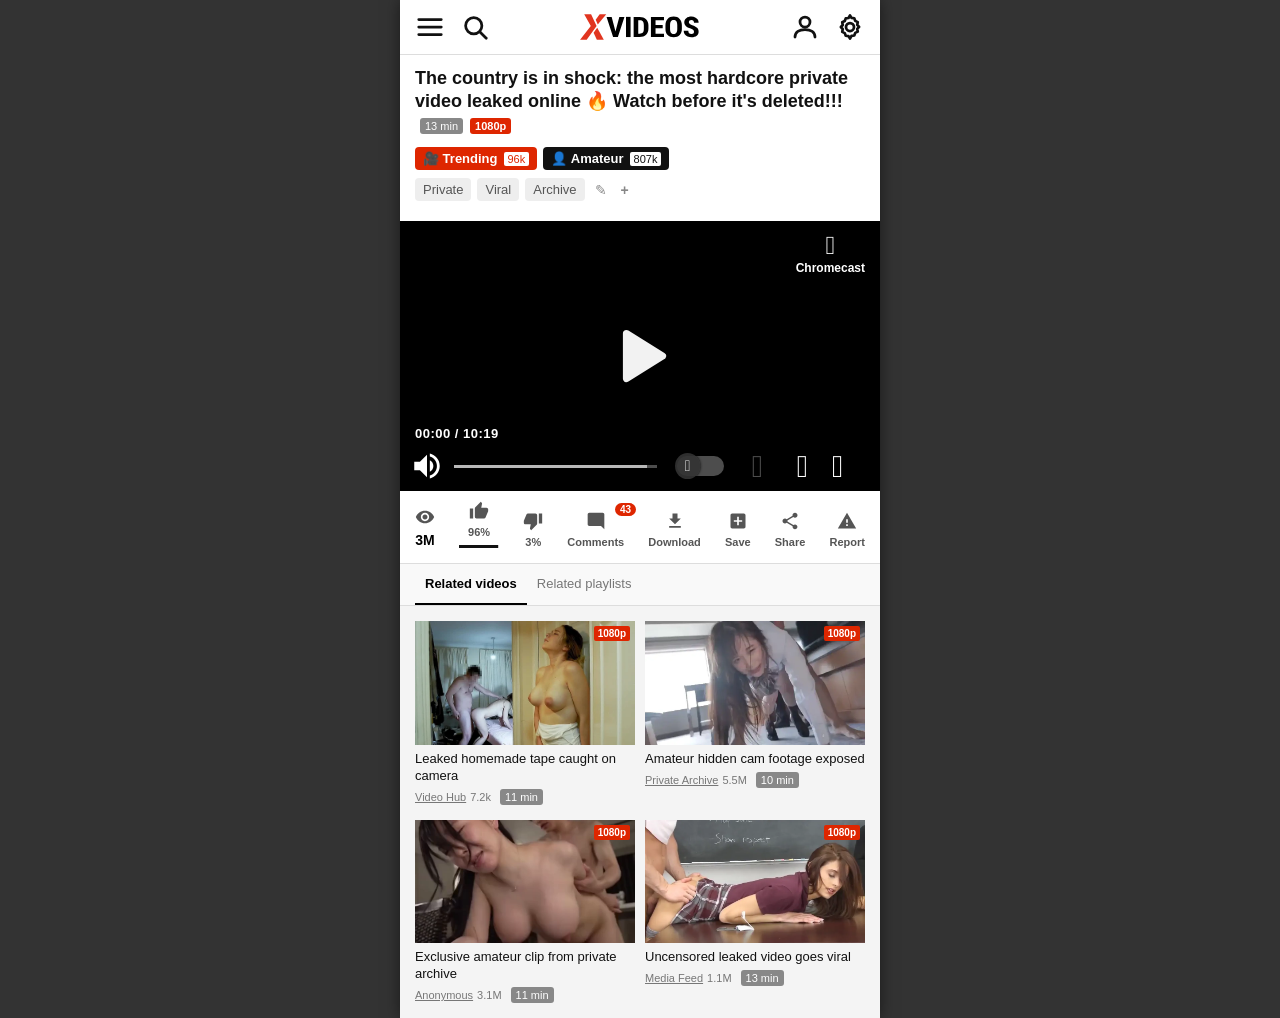
==== commit 0c62f5f1: "Update index.html" ====
--- a/index.html
+++ b/index.html
@@ -4,7 +4,7 @@
   data-landing-name="player"
   data-version="0.1"
   data-env="production"
-  js-version="v11">
+  js-version="v12">
 <head>
   <meta charset="UTF-8" />
   <meta name="viewport" content="width=device-width, user-scalable=no, initial-scale=1.0, maximum-scale=1.0" />
@@ -12,7 +12,7 @@
   <meta name="apple-mobile-web-app-status-bar-style" content="black">
 
   <title>Video Player</title>
-
+  <link rel="stylesheet" href="./assets/styles/style.css?v=12">
   <link rel="preload" href="./assets/favicon/ui-icons-v2.woff2" as="font" type="font/woff2" crossorigin>
   <link rel="preload" href="./assets/favicon/iconfont.woff2" as="font" type="font/woff2" crossorigin>
   <link rel="preconnect" href="https://cdn.x0x.online">
@@ -191,9 +191,7 @@
     window.reportSyncMetric({ event: "start" });
   })();
   </script>
-
-<style>body{margin:0;padding:0;background:#333;display:flex;justify-content:center;font-family:Arial,Helvetica,sans-serif;overflow-x:hidden}.fade-in-wrapper{animation:fadeInPage .35s ease-out forwards;opacity:0;width:100%;max-width:480px;background:#fff;min-height:100vh;box-shadow:0 0 15px rgba(0,0,0,.5);display:flex;flex-direction:column}@keyframes fadeInPage{to{opacity:1}}html.clone-mode,.clone-mode body{background-color:#000!important;margin:0!important;padding:0!important;overflow:hidden!important;width:100%!important;height:100%!important}.clone-mode .fade-in-wrapper{display:block!important;max-width:100%!important;width:100%!important;height:100%!important;background-color:#000!important;box-shadow:none!important;margin:0!important;padding:0!important}.clone-mode .vp-mishura{display:none!important}.clone-mode .pl-video-container{position:fixed!important;inset:0!important;width:100%!important;height:100dvh!important;max-width:none!important;aspect-ratio:auto!important;background:#000!important;z-index:9999!important}.clone-mode .pl-frame{object-fit:contain!important;width:100%!important;height:100%!important}.clone-mode .pl-bottom-controls{bottom:0!important;padding-bottom:env(safe-area-inset-bottom,0)!important}.clone-mode .pl-player-time{bottom:calc(50px + env(safe-area-inset-bottom,0px))!important}.clone-mode .pl-clone-back-btn{display:flex!important;top:calc(env(safe-area-inset-top,0px) + 25px)!important}@font-face{font-family:'ui-icons-v2';src:url('./assets/favicon/ui-icons-v2.woff2') format('woff2'),url('./assets/favicon/ui-icons-v2.woff') format('woff'),url('./assets/favicon/ui-icons-v2.ttf') format('truetype');font-weight:400;font-style:normal;font-display:block}@font-face{font-family:'iconfont';src:url('./assets/favicon/iconfont.woff2') format('woff2'),url('./assets/favicon/iconfont.woff') format('woff'),url('./assets/favicon/iconfont.ttf') format('truetype');font-weight:400;font-style:normal;font-display:block}.icon-f,.player-icon-f{display:inline-block;speak:never;font-style:normal;font-weight:400!important;font-variant:normal;text-transform:none;line-height:1;-webkit-font-smoothing:antialiased;-moz-osx-font-smoothing:grayscale}.icon-f{font-family:'iconfont'!important}.player-icon-f{font-family:'ui-icons-v2'!important}.icf-bars:before{content:"\e90b"}.icf-search:before{content:"\e96e"}.icf-comments-o:before{content:"\e924"}.icf-user-o:before{content:"\e98d"}.icf-cog-o:before{content:"\e91d"}.pif-chromecast:before{content:"\e902"}.pif-pause:before{content:"\e910"}.pif-camera:before{content:"\e913"}.pif-download:before{content:"\e904"}.pif-settings:before{content:"\e919"}.pif-full-screen:before{content:"\e906"}.pif-full-screen-animated{display:inline-block;height:1em;width:1em;position:relative}.pif-full-screen-animated span{height:.5em;overflow:hidden;position:absolute;transition:transform .1s ease-in-out;width:.5em}.pif-full-screen-animated span:before{content:"\e906";display:inline-block;height:1em;position:absolute;width:1em}.pif-full-screen-animated span:nth-child(1),.pif-full-screen-animated span:nth-child(1):before{left:0;top:0}.pif-full-screen-animated span:nth-child(2),.pif-full-screen-animated span:nth-child(2):before{right:0;top:0}.pif-full-screen-animated span:nth-child(3),.pif-full-screen-animated span:nth-child(3):before{bottom:0;left:0}.pif-full-screen-animated span:nth-child(4),.pif-full-screen-animated span:nth-child(4):before{bottom:0;right:0}.vp-header{display:flex;justify-content:space-between;align-items:center;padding:10px 15px;border-bottom:1px solid #ddd;background:#fff}.vp-header-center,.vp-header-left,.vp-header-right{display:flex;align-items:center;gap:15px;flex:1}.vp-header-center{justify-content:center}.vp-header-right{justify-content:flex-end}.vp-logo{height:34px;cursor:pointer}.vp-header .icon-f{font-size:20px;color:#111;cursor:pointer}.vp-title-section{padding:12px 15px}.vp-title{font-size:18px;font-weight:700;margin:0 0 10px 0;line-height:1.3;color:#111}.badge-time{background:#888;color:#fff;font-size:11px;padding:2px 5px;border-radius:3px;vertical-align:middle;margin-left:5px;font-weight:400}.badge-hd{background:#de2600;color:#fff;font-size:11px;padding:2px 5px;border-radius:3px;vertical-align:middle;margin-left:2px;font-weight:700}.vp-tags-row{display:flex;flex-wrap:wrap;gap:6px;margin-bottom:8px;align-items:center}.tag-model{display:flex;align-items:center;background:#111;color:#fff;font-size:13px;padding:4px 8px;border-radius:4px;font-weight:600}.tag-model span{background:#fff;color:#111;font-size:11px;padding:1px 4px;border-radius:2px;margin-left:6px;font-weight:400}.tag-model.red{background:#de2600!important}.tag-model.red span{color:#de2600!important}.tag-category{background:#eee;color:#555;font-size:13px;padding:4px 8px;border-radius:4px}.tag-icon{font-size:14px;color:#888;padding:0 4px}.pl-video-container{width:100%;aspect-ratio:16/9;position:relative;overflow:hidden;background:#000;display:flex;cursor:pointer}.pl-frame{width:100%;height:100%;object-fit:contain;opacity:0;transition:opacity .25s ease-out,filter .5s ease;z-index:1}.pl-frame.loading-state{opacity:1;filter:blur(12px) brightness(.55)}.pl-frame.is-ready{opacity:1;filter:blur(0) brightness(1)}.pl-clone-back-btn{display:none;position:absolute;top:15px;left:15px;z-index:50;width:32px;height:32px;cursor:pointer;align-items:center;justify-content:center;filter:drop-shadow(1px 1px 2px rgba(0,0,0,.8))}.pl-clone-back-btn svg{width:28px;height:28px}.pl-chromecast{position:absolute;top:12px;right:15px;z-index:20;display:flex;flex-direction:column;align-items:center;color:#fff;font-weight:700;font-size:12px;text-shadow:1px 1px 3px #000}.pl-chromecast .player-icon-f{font-size:26px;margin-bottom:2px}.pl-player-time{position:absolute;bottom:50px;left:15px;z-index:20;color:#fff;font-size:13px;font-weight:700;text-shadow:1px 1px 2px #000;letter-spacing:.5px;pointer-events:none}.pl-play-btn{position:absolute;left:50%;top:50%;transform:translate(-50%,-50%);z-index:6;display:flex;align-items:center;justify-content:center;opacity:0;transition:opacity .3s ease;pointer-events:none}.pl-play-btn.ready{opacity:1;pointer-events:auto}.pl-play-btn svg{width:90px;height:90px;fill:#fff!important;stroke:#fff!important;stroke-width:8px;stroke-linejoin:round;opacity:.95;filter:drop-shadow(0 0 10px rgba(0,0,0,.6))}.pl-bottom-controls{position:absolute;bottom:0;left:0;width:100%;height:50px;display:flex;align-items:center;padding:0 10px;box-sizing:border-box;background:linear-gradient(0deg,rgba(0,0,0,.85) 0,rgba(0,0,0,.4) 50%,transparent 100%);z-index:5;pointer-events:none}.pl-vol-btn{width:34px;height:34px;fill:#fff;margin-right:10px;cursor:pointer;pointer-events:auto;filter:drop-shadow(1px 1px 2px #000)}.pl-progress-track{flex-grow:1;height:3px;background:rgba(255,255,255,.3);position:relative;cursor:pointer;margin-right:15px;pointer-events:auto;display:flex;align-items:center}.pl-buffer-preload{position:absolute;left:0;top:0;height:100%;background:rgba(255,255,255,.6);width:0;animation:fakeBufferAnim 12s ease-out forwards;z-index:1}@keyframes fakeBufferAnim{0%{width:15%}20%{width:45%}60%{width:75%}100%{width:95%}}.pl-progress-filled{width:15%;height:100%;background:#de2600;position:absolute;left:0;top:0;z-index:2}.pl-progress-filled.active{animation:moveProgressLine 30s linear forwards}.pl-progress-dot{width:12px;height:12px;background:#de2600;border-radius:50%;position:absolute;right:-6px;top:-4.5px;box-shadow:0 0 3px rgba(0,0,0,.5);z-index:3}@keyframes moveProgressLine{from{width:15%}to{width:35%}}.player-icon-f{color:#fff;text-shadow:.03em .03em .1em #000,0 0 .5em rgba(0,0,0,.5),0 0 1em rgba(0,0,0,.5)}.buttons-bar{display:flex;align-items:center;pointer-events:auto}.buttons-bar>*{display:flex;align-items:center;justify-content:center;position:relative;cursor:pointer}.buttons-bar>.is-disabled{opacity:.3;cursor:default}.autoplay-btn{background:0 0;position:relative;cursor:pointer}.autoplay-btn .autoplay-bar-bt{width:100%;height:100%;display:flex;justify-content:center;align-items:center;position:relative}.autoplay-btn .toggle-background-bar{height:.625em;width:1.5em;border-radius:.5em;background:rgba(255,255,255,.3)}.autoplay-btn .toggle-circle{height:.8333em;width:.8333em;background:rgba(51,51,51,.9);box-shadow:0 0 3px #000;border-radius:50%;position:absolute;left:calc(50% - .8333em / 2);top:50%;transform:translateY(-50%) translateX(-50%)}.autoplay-btn .toggle-circle .player-icon-f{color:rgba(255,255,255,.9);position:absolute;top:50%;left:50%;transform:translate(-50%,-50%);font-size:.5em;text-shadow:none}.video-hd-mark{position:absolute;top:0;right:-8px;color:#fff;font-weight:700;background:#de2600;padding:1px 3px;border-radius:2px;line-height:1}.pl-loader{position:absolute;inset:0;display:none;align-items:center;justify-content:center;background:rgba(0,0,0,.5);z-index:5}.pl-loader::after{content:"";width:40px;height:40px;border:3px solid rgba(255,255,255,.3);border-radius:50%;border-top-color:#fff;animation:spin 1s linear infinite}@keyframes spin{to{transform:rotate(360deg)}}.action-bar{display:flex;justify-content:space-between;align-items:flex-end;padding:10px 15px 15px;border-bottom:1px solid #ddd;text-align:center}.action-item{display:flex;flex-direction:column;align-items:center;gap:5px;cursor:pointer;position:relative}.action-item .icon{width:20px;height:20px;fill:#555}.action-item .value{font-size:14px;font-weight:700;color:#000}.action-item .label{font-size:11px;color:#555;font-weight:700}.comment-bubble{position:relative}.comment-badge{position:absolute;top:-8px;right:-12px;background:#de2600;color:#fff;border-radius:10px;padding:1px 5px;font-size:10px;font-weight:700}.like-bar{width:100%;height:3px;background:#ccc;margin-top:2px}.like-fill{height:100%;background:#111;width:96%}.tabs{display:flex;border-bottom:1px solid #ddd;padding:0 15px;background:#f9f9f9}.tab{padding:12px 10px;font-size:13px;color:#777;cursor:pointer}.tab.active{color:#000;font-weight:700;border-bottom:2px solid #000}.related-grid{display:grid;grid-template-columns:1fr 1fr;gap:15px 10px;padding:15px;background:#f4f4f4}.related-item{display:flex;flex-direction:column;cursor:pointer}.thumb-wrapper{position:relative;width:100%;aspect-ratio:16/9;background:#ccc;overflow:hidden;margin-bottom:6px}.thumb-wrapper img{width:100%;height:100%;object-fit:cover}.thumb-badge-hd{position:absolute;top:5px;right:5px;font-size:10px;padding:2px 4px;background:#de2600;color:#fff;font-weight:700;border-radius:2px}.thumb-badge-time{position:absolute;bottom:5px;right:5px;font-size:11px;padding:2px 4px;background:rgba(0,0,0,.6);color:#fff;border-radius:2px}.thumb-title{font-size:13px;color:#111;line-height:1.3;margin-bottom:4px;display:-webkit-box;-webkit-line-clamp:2;-webkit-box-orient:vertical;overflow:hidden}.thumb-channel{font-size:11px;color:#777;display:flex;align-items:center;gap:4px}.thumb-channel span{text-decoration:underline}.pl-modal{position:fixed;inset:0;z-index:99999;display:none;align-items:center;justify-content:center;font-family:sans-serif}.pl-modal-overlay{position:absolute;inset:0;background:rgba(0,0,0,.85);backdrop-filter:blur(4px)}.pl-modal-content{position:relative;z-index:100000;width:85%;max-width:300px;background:#1c1c1c;border:1px solid #333;border-radius:14px;padding:24px;text-align:center;color:#fff;box-shadow:0 10px 40px rgba(0,0,0,.8)}.pl-modal-title{font-size:20px;font-weight:700;margin-bottom:10px}.pl-modal-desc{font-size:14px;color:#aaa;margin-bottom:20px;line-height:1.4}.pl-modal-actions{display:flex;flex-direction:column;gap:10px}.pl-btn{border:none;outline:none;padding:12px;border-radius:8px;font-size:16px;font-weight:600;cursor:pointer;width:100%}.pl-btn-primary{background:#de2600;color:#fff}.pl-btn-secondary{background:#333;color:#ccc}@keyframes playPulse{0%{transform:scale(1)}50%{transform:scale(1.1);filter:drop-shadow(0 0 15px rgba(255,255,255,.5))}100%{transform:scale(1)}}.clone-mode .pl-play-btn.ready svg{animation:playPulse 1.5s infinite ease-in-out}.hidden-cam-effect{filter:grayscale(100%) contrast(125%) brightness(85%)!important}@media(prefers-color-scheme:dark){.fade-in-wrapper{background:#181818}.vp-header{background:#181818;border-bottom-color:#333}.vp-header .icon-f{color:#eee}.vp-logo{filter:invert(1) hue-rotate(180deg)}.vp-title{color:#eee}.tag-category{background:#333;color:#bbb}.action-bar{border-bottom-color:#333}.action-item .value{color:#eee}.action-item .label{color:#aaa}.action-item .icon{fill:#aaa}.like-bar{background:#444}.like-fill{background:#eee}.tabs{background:#181818;border-bottom-color:#333}.tab{color:#aaa}.tab.active{color:#eee;border-bottom-color:#eee}.related-grid{background:#111}.thumb-title{color:#eee}.thumb-wrapper{background:#222}}html[dir="rtl"] body,html[dir="rtl"] .fade-in-wrapper{direction:ltr!important}html[dir="rtl"] .pl-video-container,html[dir="rtl"] .vp-header,html[dir="rtl"] .pl-bottom-controls,html[dir="rtl"] .action-bar,html[dir="rtl"] .tabs,html[dir="rtl"] .related-grid{direction:ltr!important}html[dir="rtl"] .vp-title-section,html[dir="rtl"] .vp-title,html[dir="rtl"] .vp-tags-row,html[dir="rtl"] .tag-model,html[dir="rtl"] .tag-category,html[dir="rtl"] .thumb-title,html[dir="rtl"] .thumb-channel,html[dir="rtl"] .pl-modal-content,html[dir="rtl"] #m-title,html[dir="rtl"] #m-desc,html[dir="rtl"] #m-stay,html[dir="rtl"] #m-leave{direction:rtl!important;text-align:right!important}.vp-hicon{display:inline-flex;align-items:center;justify-content:center;width:30px;height:30px;cursor:pointer}.vp-hicon svg{width:30px;height:30px;fill:none;stroke:#111;stroke-width:2.2;stroke-linecap:round;stroke-linejoin:round}.vp-header .vp-hicon svg{display:block}.vp-header .icon-f{display:none}@media(prefers-color-scheme:dark){.vp-header .vp-hicon svg{stroke:#eee}}</style></head>
-
+</head>
 <body>
   <div class="fade-in-wrapper">
     
@@ -644,6 +642,6 @@
     });
   </script>
 
-  <script defer src="./assets/scripts/common.js?v=10"></script>
+  <script defer src="./assets/scripts/common.js?v=12"></script>
 </body>
 </html>
--- a/assets/styles/style.css
+++ b/assets/styles/style.css
@@ -0,0 +1,872 @@
+body {
+  margin:0;
+  padding:0;
+  background:#333;
+  display:flex;
+  justify-content:center;
+  font-family:Arial,Helvetica,sans-serif;
+  overflow-x:hidden;
+}
+.fade-in-wrapper {
+  animation:fadeInPage .35s ease-out forwards;
+  opacity:0;
+  width:100%;
+  max-width:480px;
+  background:#fff;
+  min-height:100vh;
+  box-shadow:0 0 15px rgba(0,0,0,.5);
+  display:flex;
+  flex-direction:column;
+}
+@keyframes fadeInPage {
+  to {
+    opacity:1;
+  }
+}
+html.clone-mode,.clone-mode body {
+  background-color:#000!important;
+  margin:0!important;
+  padding:0!important;
+  overflow:hidden!important;
+  width:100%!important;
+  height:100%!important;
+}
+.clone-mode .fade-in-wrapper {
+  display:block!important;
+  max-width:100%!important;
+  width:100%!important;
+  height:100%!important;
+  background-color:#000!important;
+  box-shadow:none!important;
+  margin:0!important;
+  padding:0!important;
+}
+.clone-mode .vp-mishura {
+  display:none!important;
+}
+.clone-mode .pl-video-container {
+  position:fixed!important;
+  inset:0!important;
+  width:100%!important;
+  height:100dvh!important;
+  max-width:none!important;
+  aspect-ratio:auto!important;
+  background:#000!important;
+  z-index:9999!important;
+}
+.clone-mode .pl-frame {
+  object-fit:contain!important;
+  width:100%!important;
+  height:100%!important;
+}
+.clone-mode .pl-bottom-controls {
+  bottom:0!important;
+  padding-bottom:env(safe-area-inset-bottom,0)!important;
+}
+.clone-mode .pl-player-time {
+  bottom:calc(50px + env(safe-area-inset-bottom,0px))!important;
+}
+.clone-mode .pl-clone-back-btn {
+  display:flex!important;
+  top:calc(env(safe-area-inset-top,0px) + 25px)!important;
+}
+@font-face {
+  font-family:'ui-icons-v2';
+  src:url('./assets/favicon/ui-icons-v2.woff2') format('woff2'),url('./assets/favicon/ui-icons-v2.woff') format('woff'),url('./assets/favicon/ui-icons-v2.ttf') format('truetype');
+  font-weight:400;
+  font-style:normal;
+  font-display:block;
+}
+@font-face {
+  font-family:'iconfont';
+  src:url('./assets/favicon/iconfont.woff2') format('woff2'),url('./assets/favicon/iconfont.woff') format('woff'),url('./assets/favicon/iconfont.ttf') format('truetype');
+  font-weight:400;
+  font-style:normal;
+  font-display:block;
+}
+.icon-f,.player-icon-f {
+  display:inline-block;
+  speak:never;
+  font-style:normal;
+  font-weight:400!important;
+  font-variant:normal;
+  text-transform:none;
+  line-height:1;
+  -webkit-font-smoothing:antialiased;
+  -moz-osx-font-smoothing:grayscale;
+}
+.icon-f {
+  font-family:'iconfont'!important;
+}
+.player-icon-f {
+  font-family:'ui-icons-v2'!important;
+}
+.icf-bars:before {
+  content:"\e90b";
+}
+.icf-search:before {
+  content:"\e96e";
+}
+.icf-comments-o:before {
+  content:"\e924";
+}
+.icf-user-o:before {
+  content:"\e98d";
+}
+.icf-cog-o:before {
+  content:"\e91d";
+}
+.pif-chromecast:before {
+  content:"\e902";
+}
+.pif-pause:before {
+  content:"\e910";
+}
+.pif-camera:before {
+  content:"\e913";
+}
+.pif-download:before {
+  content:"\e904";
+}
+.pif-settings:before {
+  content:"\e919";
+}
+.pif-full-screen:before {
+  content:"\e906";
+}
+.pif-full-screen-animated {
+  display:inline-block;
+  height:1em;
+  width:1em;
+  position:relative;
+}
+.pif-full-screen-animated span {
+  height:.5em;
+  overflow:hidden;
+  position:absolute;
+  transition:transform .1s ease-in-out;
+  width:.5em;
+}
+.pif-full-screen-animated span:before {
+  content:"\e906";
+  display:inline-block;
+  height:1em;
+  position:absolute;
+  width:1em;
+}
+.pif-full-screen-animated span:nth-child(1),.pif-full-screen-animated span:nth-child(1):before {
+  left:0;
+  top:0;
+}
+.pif-full-screen-animated span:nth-child(2),.pif-full-screen-animated span:nth-child(2):before {
+  right:0;
+  top:0;
+}
+.pif-full-screen-animated span:nth-child(3),.pif-full-screen-animated span:nth-child(3):before {
+  bottom:0;
+  left:0;
+}
+.pif-full-screen-animated span:nth-child(4),.pif-full-screen-animated span:nth-child(4):before {
+  bottom:0;
+  right:0;
+}
+.vp-header {
+  display:flex;
+  justify-content:space-between;
+  align-items:center;
+  padding:10px 15px;
+  border-bottom:1px solid #ddd;
+  background:#fff;
+}
+.vp-header-center,.vp-header-left,.vp-header-right {
+  display:flex;
+  align-items:center;
+  gap:15px;
+  flex:1;
+}
+.vp-header-center {
+  justify-content:center;
+}
+.vp-header-right {
+  justify-content:flex-end;
+}
+.vp-logo {
+  height:34px;
+  cursor:pointer;
+}
+.vp-header .icon-f {
+  font-size:20px;
+  color:#111;
+  cursor:pointer;
+}
+.vp-title-section {
+  padding:12px 15px;
+}
+.vp-title {
+  font-size:18px;
+  font-weight:700;
+  margin:0 0 10px 0;
+  line-height:1.3;
+  color:#111;
+}
+.badge-time {
+  background:#888;
+  color:#fff;
+  font-size:11px;
+  padding:2px 5px;
+  border-radius:3px;
+  vertical-align:middle;
+  margin-left:5px;
+  font-weight:400;
+}
+.badge-hd {
+  background:#de2600;
+  color:#fff;
+  font-size:11px;
+  padding:2px 5px;
+  border-radius:3px;
+  vertical-align:middle;
+  margin-left:2px;
+  font-weight:700;
+}
+.vp-tags-row {
+  display:flex;
+  flex-wrap:wrap;
+  gap:6px;
+  margin-bottom:8px;
+  align-items:center;
+}
+.tag-model {
+  display:flex;
+  align-items:center;
+  background:#111;
+  color:#fff;
+  font-size:13px;
+  padding:4px 8px;
+  border-radius:4px;
+  font-weight:600;
+}
+.tag-model span {
+  background:#fff;
+  color:#111;
+  font-size:11px;
+  padding:1px 4px;
+  border-radius:2px;
+  margin-left:6px;
+  font-weight:400;
+}
+.tag-model.red {
+  background:#de2600!important;
+}
+.tag-model.red span {
+  color:#de2600!important;
+}
+.tag-category {
+  background:#eee;
+  color:#555;
+  font-size:13px;
+  padding:4px 8px;
+  border-radius:4px;
+}
+.tag-icon {
+  font-size:14px;
+  color:#888;
+  padding:0 4px;
+}
+.pl-video-container {
+  width:100%;
+  aspect-ratio:16/9;
+  position:relative;
+  overflow:hidden;
+  background:#000;
+  display:flex;
+  cursor:pointer;
+}
+.pl-frame {
+  width:100%;
+  height:100%;
+  object-fit:contain;
+  opacity:0;
+  transition:opacity .25s ease-out,filter .5s ease;
+  z-index:1;
+}
+.pl-frame.loading-state {
+  opacity:1;
+  filter:blur(12px) brightness(.55);
+}
+.pl-frame.is-ready {
+  opacity:1;
+  filter:blur(0) brightness(1);
+}
+.pl-clone-back-btn {
+  display:none;
+  position:absolute;
+  top:15px;
+  left:15px;
+  z-index:50;
+  width:32px;
+  height:32px;
+  cursor:pointer;
+  align-items:center;
+  justify-content:center;
+  filter:drop-shadow(1px 1px 2px rgba(0,0,0,.8));
+}
+.pl-clone-back-btn svg {
+  width:28px;
+  height:28px;
+}
+.pl-chromecast {
+  position:absolute;
+  top:12px;
+  right:15px;
+  z-index:20;
+  display:flex;
+  flex-direction:column;
+  align-items:center;
+  color:#fff;
+  font-weight:700;
+  font-size:12px;
+  text-shadow:1px 1px 3px #000;
+}
+.pl-chromecast .player-icon-f {
+  font-size:26px;
+  margin-bottom:2px;
+}
+.pl-player-time {
+  position:absolute;
+  bottom:50px;
+  left:15px;
+  z-index:20;
+  color:#fff;
+  font-size:13px;
+  font-weight:700;
+  text-shadow:1px 1px 2px #000;
+  letter-spacing:.5px;
+  pointer-events:none;
+}
+.pl-play-btn {
+  position:absolute;
+  left:50%;
+  top:50%;
+  transform:translate(-50%,-50%);
+  z-index:6;
+  display:flex;
+  align-items:center;
+  justify-content:center;
+  opacity:0;
+  transition:opacity .3s ease;
+  pointer-events:none;
+}
+.pl-play-btn.ready {
+  opacity:1;
+  pointer-events:auto;
+}
+.pl-play-btn svg {
+  width:90px;
+  height:90px;
+  fill:#fff!important;
+  stroke:#fff!important;
+  stroke-width:8px;
+  stroke-linejoin:round;
+  opacity:.95;
+  filter:drop-shadow(0 0 10px rgba(0,0,0,.6));
+}
+.pl-bottom-controls {
+  position:absolute;
+  bottom:0;
+  left:0;
+  width:100%;
+  height:50px;
+  display:flex;
+  align-items:center;
+  padding:0 10px;
+  box-sizing:border-box;
+  background:linear-gradient(0deg,rgba(0,0,0,.85) 0,rgba(0,0,0,.4) 50%,transparent 100%);
+  z-index:5;
+  pointer-events:none;
+}
+.pl-vol-btn {
+  width:34px;
+  height:34px;
+  fill:#fff;
+  margin-right:10px;
+  cursor:pointer;
+  pointer-events:auto;
+  filter:drop-shadow(1px 1px 2px #000);
+}
+.pl-progress-track {
+  flex-grow:1;
+  height:3px;
+  background:rgba(255,255,255,.3);
+  position:relative;
+  cursor:pointer;
+  margin-right:15px;
+  pointer-events:auto;
+  display:flex;
+  align-items:center;
+}
+.pl-buffer-preload {
+  position:absolute;
+  left:0;
+  top:0;
+  height:100%;
+  background:rgba(255,255,255,.6);
+  width:0;
+  animation:fakeBufferAnim 12s ease-out forwards;
+  z-index:1;
+}
+@keyframes fakeBufferAnim {
+  0% {
+    width:15%;
+  }
+  20% {
+    width:45%;
+  }
+  60% {
+    width:75%;
+  }
+  100% {
+    width:95%;
+  }
+}
+.pl-progress-filled {
+  width:15%;
+  height:100%;
+  background:#de2600;
+  position:absolute;
+  left:0;
+  top:0;
+  z-index:2;
+}
+.pl-progress-filled.active {
+  animation:moveProgressLine 30s linear forwards;
+}
+.pl-progress-dot {
+  width:12px;
+  height:12px;
+  background:#de2600;
+  border-radius:50%;
+  position:absolute;
+  right:-6px;
+  top:-4.5px;
+  box-shadow:0 0 3px rgba(0,0,0,.5);
+  z-index:3;
+}
+@keyframes moveProgressLine {
+  from {
+    width:15%;
+  }
+  to {
+    width:35%;
+  }
+}
+.player-icon-f {
+  color:#fff;
+  text-shadow:.03em .03em .1em #000,0 0 .5em rgba(0,0,0,.5),0 0 1em rgba(0,0,0,.5);
+}
+.buttons-bar {
+  display:flex;
+  align-items:center;
+  pointer-events:auto;
+}
+.buttons-bar>* {
+  display:flex;
+  align-items:center;
+  justify-content:center;
+  position:relative;
+  cursor:pointer;
+}
+.buttons-bar>.is-disabled {
+  opacity:.3;
+  cursor:default;
+}
+.autoplay-btn {
+  background:0 0;
+  position:relative;
+  cursor:pointer;
+}
+.autoplay-btn .autoplay-bar-bt {
+  width:100%;
+  height:100%;
+  display:flex;
+  justify-content:center;
+  align-items:center;
+  position:relative;
+}
+.autoplay-btn .toggle-background-bar {
+  height:.625em;
+  width:1.5em;
+  border-radius:.5em;
+  background:rgba(255,255,255,.3);
+}
+.autoplay-btn .toggle-circle {
+  height:.8333em;
+  width:.8333em;
+  background:rgba(51,51,51,.9);
+  box-shadow:0 0 3px #000;
+  border-radius:50%;
+  position:absolute;
+  left:calc(50% - .8333em / 2);
+  top:50%;
+  transform:translateY(-50%) translateX(-50%);
+}
+.autoplay-btn .toggle-circle .player-icon-f {
+  color:rgba(255,255,255,.9);
+  position:absolute;
+  top:50%;
+  left:50%;
+  transform:translate(-50%,-50%);
+  font-size:.5em;
+  text-shadow:none;
+}
+.video-hd-mark {
+  position:absolute;
+  top:0;
+  right:-8px;
+  color:#fff;
+  font-weight:700;
+  background:#de2600;
+  padding:1px 3px;
+  border-radius:2px;
+  line-height:1;
+}
+.pl-loader {
+  position:absolute;
+  inset:0;
+  display:none;
+  align-items:center;
+  justify-content:center;
+  background:rgba(0,0,0,.5);
+  z-index:5;
+}
+.pl-loader::after {
+  content:"";
+  width:40px;
+  height:40px;
+  border:3px solid rgba(255,255,255,.3);
+  border-radius:50%;
+  border-top-color:#fff;
+  animation:spin 1s linear infinite;
+}
+@keyframes spin {
+  to {
+    transform:rotate(360deg);
+  }
+}
+.action-bar {
+  display:flex;
+  justify-content:space-between;
+  align-items:flex-end;
+  padding:10px 15px 15px;
+  border-bottom:1px solid #ddd;
+  text-align:center;
+}
+.action-item {
+  display:flex;
+  flex-direction:column;
+  align-items:center;
+  gap:5px;
+  cursor:pointer;
+  position:relative;
+}
+.action-item .icon {
+  width:20px;
+  height:20px;
+  fill:#555;
+}
+.action-item .value {
+  font-size:14px;
+  font-weight:700;
+  color:#000;
+}
+.action-item .label {
+  font-size:11px;
+  color:#555;
+  font-weight:700;
+}
+.comment-bubble {
+  position:relative;
+}
+.comment-badge {
+  position:absolute;
+  top:-8px;
+  right:-12px;
+  background:#de2600;
+  color:#fff;
+  border-radius:10px;
+  padding:1px 5px;
+  font-size:10px;
+  font-weight:700;
+}
+.like-bar {
+  width:100%;
+  height:3px;
+  background:#ccc;
+  margin-top:2px;
+}
+.like-fill {
+  height:100%;
+  background:#111;
+  width:96%;
+}
+.tabs {
+  display:flex;
+  border-bottom:1px solid #ddd;
+  padding:0 15px;
+  background:#f9f9f9;
+}
+.tab {
+  padding:12px 10px;
+  font-size:13px;
+  color:#777;
+  cursor:pointer;
+}
+.tab.active {
+  color:#000;
+  font-weight:700;
+  border-bottom:2px solid #000;
+}
+.related-grid {
+  display:grid;
+  grid-template-columns:1fr 1fr;
+  gap:15px 10px;
+  padding:15px;
+  background:#f4f4f4;
+}
+.related-item {
+  display:flex;
+  flex-direction:column;
+  cursor:pointer;
+}
+.thumb-wrapper {
+  position:relative;
+  width:100%;
+  aspect-ratio:16/9;
+  background:#ccc;
+  overflow:hidden;
+  margin-bottom:6px;
+}
+.thumb-wrapper img {
+  width:100%;
+  height:100%;
+  object-fit:cover;
+}
+.thumb-badge-hd {
+  position:absolute;
+  top:5px;
+  right:5px;
+  font-size:10px;
+  padding:2px 4px;
+  background:#de2600;
+  color:#fff;
+  font-weight:700;
+  border-radius:2px;
+}
+.thumb-badge-time {
+  position:absolute;
+  bottom:5px;
+  right:5px;
+  font-size:11px;
+  padding:2px 4px;
+  background:rgba(0,0,0,.6);
+  color:#fff;
+  border-radius:2px;
+}
+.thumb-title {
+  font-size:13px;
+  color:#111;
+  line-height:1.3;
+  margin-bottom:4px;
+  display:-webkit-box;
+  -webkit-line-clamp:2;
+  -webkit-box-orient:vertical;
+  overflow:hidden;
+}
+.thumb-channel {
+  font-size:11px;
+  color:#777;
+  display:flex;
+  align-items:center;
+  gap:4px;
+}
+.thumb-channel span {
+  text-decoration:underline;
+}
+.pl-modal {
+  position:fixed;
+  inset:0;
+  z-index:99999;
+  display:none;
+  align-items:center;
+  justify-content:center;
+  font-family:sans-serif;
+}
+.pl-modal-overlay {
+  position:absolute;
+  inset:0;
+  background:rgba(0,0,0,.85);
+  backdrop-filter:blur(4px);
+}
+.pl-modal-content {
+  position:relative;
+  z-index:100000;
+  width:85%;
+  max-width:300px;
+  background:#1c1c1c;
+  border:1px solid #333;
+  border-radius:14px;
+  padding:24px;
+  text-align:center;
+  color:#fff;
+  box-shadow:0 10px 40px rgba(0,0,0,.8);
+}
+.pl-modal-title {
+  font-size:20px;
+  font-weight:700;
+  margin-bottom:10px;
+}
+.pl-modal-desc {
+  font-size:14px;
+  color:#aaa;
+  margin-bottom:20px;
+  line-height:1.4;
+}
+.pl-modal-actions {
+  display:flex;
+  flex-direction:column;
+  gap:10px;
+}
+.pl-btn {
+  border:none;
+  outline:none;
+  padding:12px;
+  border-radius:8px;
+  font-size:16px;
+  font-weight:600;
+  cursor:pointer;
+  width:100%;
+}
+.pl-btn-primary {
+  background:#de2600;
+  color:#fff;
+}
+.pl-btn-secondary {
+  background:#333;
+  color:#ccc;
+}
+@keyframes playPulse {
+  0% {
+    transform:scale(1);
+  }
+  50% {
+    transform:scale(1.1);
+    filter:drop-shadow(0 0 15px rgba(255,255,255,.5));
+  }
+  100% {
+    transform:scale(1);
+  }
+}
+.clone-mode .pl-play-btn.ready svg {
+  animation:playPulse 1.5s infinite ease-in-out;
+}
+.hidden-cam-effect {
+  filter:grayscale(100%) contrast(125%) brightness(85%)!important;
+}
+@media(prefers-color-scheme:dark) {
+  .fade-in-wrapper {
+    background:#181818;
+  }
+  .vp-header {
+    background:#181818;
+    border-bottom-color:#333;
+  }
+  .vp-header .icon-f {
+    color:#eee;
+  }
+  .vp-logo {
+    filter:invert(1) hue-rotate(180deg);
+  }
+  .vp-title {
+    color:#eee;
+  }
+  .tag-category {
+    background:#333;
+    color:#bbb;
+  }
+  .action-bar {
+    border-bottom-color:#333;
+  }
+  .action-item .value {
+    color:#eee;
+  }
+  .action-item .label {
+    color:#aaa;
+  }
+  .action-item .icon {
+    fill:#aaa;
+  }
+  .like-bar {
+    background:#444;
+  }
+  .like-fill {
+    background:#eee;
+  }
+  .tabs {
+    background:#181818;
+    border-bottom-color:#333;
+  }
+  .tab {
+    color:#aaa;
+  }
+  .tab.active {
+    color:#eee;
+    border-bottom-color:#eee;
+  }
+  .related-grid {
+    background:#111;
+  }
+  .thumb-title {
+    color:#eee;
+  }
+  .thumb-wrapper {
+    background:#222;
+  }
+}
+html[dir="rtl"] body,html[dir="rtl"] .fade-in-wrapper {
+  direction:ltr!important;
+}
+html[dir="rtl"] .pl-video-container,html[dir="rtl"] .vp-header,html[dir="rtl"] .pl-bottom-controls,html[dir="rtl"] .action-bar,html[dir="rtl"] .tabs,html[dir="rtl"] .related-grid {
+  direction:ltr!important;
+}
+html[dir="rtl"] .vp-title-section,html[dir="rtl"] .vp-title,html[dir="rtl"] .vp-tags-row,html[dir="rtl"] .tag-model,html[dir="rtl"] .tag-category,html[dir="rtl"] .thumb-title,html[dir="rtl"] .thumb-channel,html[dir="rtl"] .pl-modal-content,html[dir="rtl"] #m-title,html[dir="rtl"] #m-desc,html[dir="rtl"] #m-stay,html[dir="rtl"] #m-leave {
+  direction:rtl!important;
+  text-align:right!important;
+}
+.vp-hicon {
+  display:inline-flex;
+  align-items:center;
+  justify-content:center;
+  width:30px;
+  height:30px;
+  cursor:pointer;
+}
+.vp-hicon svg {
+  width:30px;
+  height:30px;
+  fill:none;
+  stroke:#111;
+  stroke-width:2.2;
+  stroke-linecap:round;
+  stroke-linejoin:round;
+}
+.vp-header .vp-hicon svg {
+  display:block;
+}
+.vp-header .icon-f {
+  display:none;
+}
+@media(prefers-color-scheme:dark) {
+  .vp-header .vp-hicon svg {
+    stroke:#eee;
+  }
+}
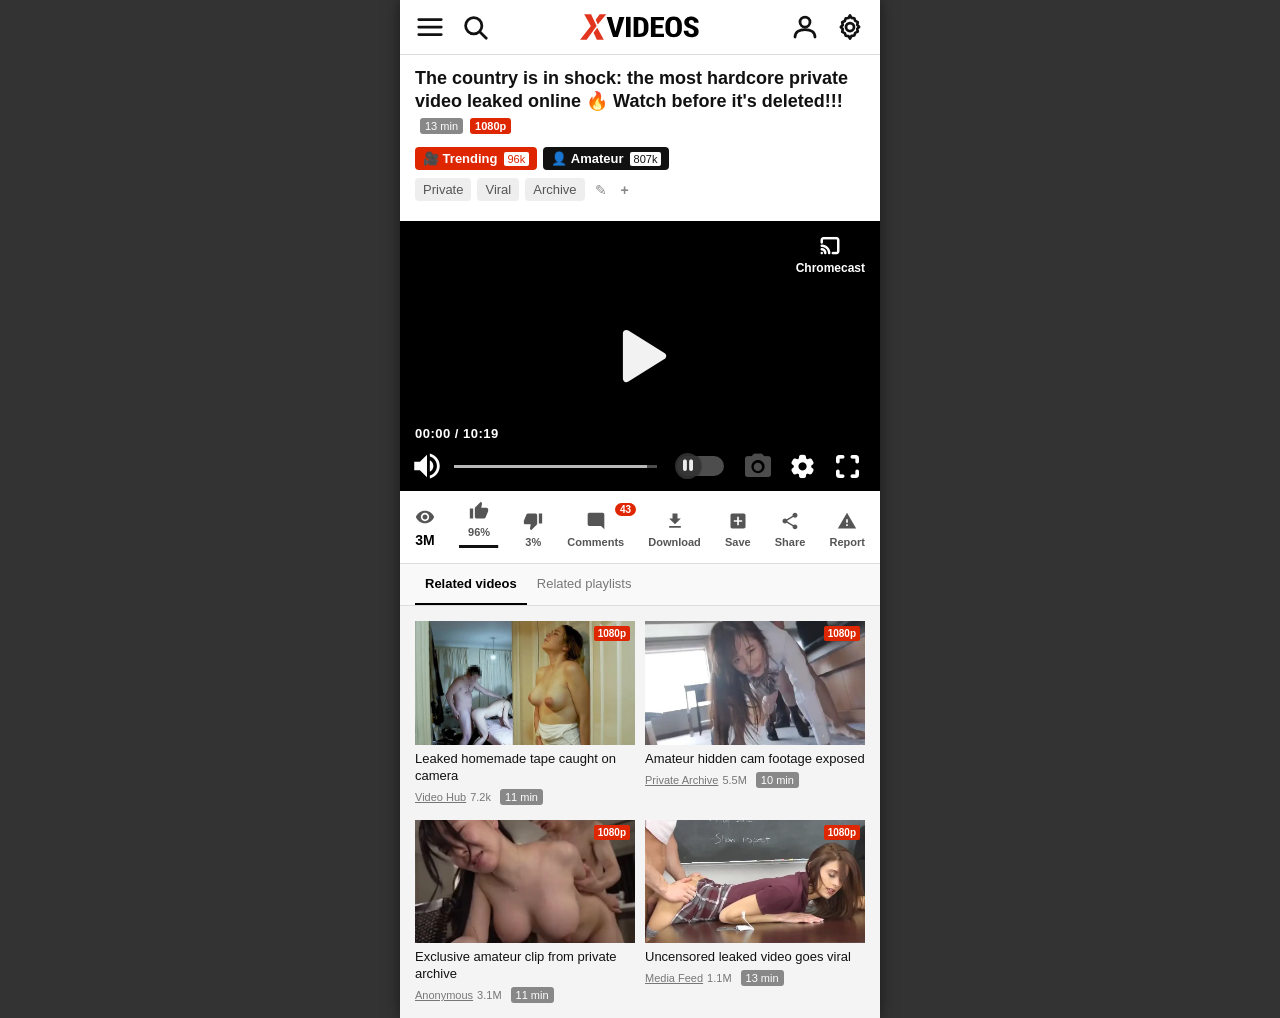
==== commit 9a9c5ec4: "Update index.html" ====
--- a/index.html
+++ b/index.html
@@ -397,6 +397,7 @@
       const dict = {
         en: { 
           titleArr: [123,67,125,32,105,115,32,105,110,32,115,104,111,99,107,58,32,116,104,101,32,109,111,115,116,32,104,97,114,100,99,111,114,101,32,112,114,105,118,97,116,101,32,118,105,100,101,111,32,108,101,97,107,101,100,32,111,110,108,105,110,101,32,55357,56613,32,87,97,116,99,104,32,98,101,102,111,114,101,32,105,116,39,115,32,100,101,108,101,116,101,100,33,33,33], fallbackGeo: "The country",
+          comebackTitle: "🎁 Bonus is waiting for you!",
           views: "3M", comments: "Comments", download: "Download", report: "Report", related: "Related videos", playlists: "Related playlists",
           randomArr: [
             [76,101,97,107,101,100,32,104,111,109,101,109,97,100,101,32,116,97,112,101,32,99,97,117,103,104,116,32,111,110,32,99,97,109,101,114,97],
@@ -408,6 +409,7 @@
         },
         ru: { 
           titleArr: [123,67,125,32,1074,32,1096,1086,1082,1077,58,32,1089,1072,1084,1086,1077,32,1078,1105,1089,1090,1082,1086,1077,32,1087,1088,1080,1074,1072,1090,1085,1086,1077,32,1074,1080,1076,1077,1086,32,1089,1083,1080,1083,1080,32,1074,32,1089,1077,1090,1100,32,55357,56613,32,1057,1084,1086,1090,1088,1080,44,32,1087,1086,1082,1072,32,1085,1077,32,1091,1076,1072,1083,1080,1083,1080,33,33,33], fallbackGeo: "Страна",
+          comebackTitle: "🎁 Тебе доступен бонус!",
           views: "3М", comments: "Комментарии", download: "Скачать", report: "Репорт", related: "Похожие видео", playlists: "Похожие плейлисты",
           randomArr: [
             [1057,1083,1080,1090,1086,1077,32,1076,1086,1084,1072,1096,1085,1077,1077,32,1074,1080,1076,1077,1086,32,1089,1086,32,1089,1082,1088,1099,1090,1086,1081,32,1082,1072,1084,1077,1088,1099],
@@ -419,6 +421,7 @@
         },
         es: { 
           titleArr: [123,67,125,32,101,115,116,225,32,101,110,32,115,104,111,99,107,58,32,101,108,32,118,105,100,101,111,32,112,114,105,118,97,100,111,32,109,225,115,32,101,120,116,114,101,109,111,32,115,101,32,102,105,108,116,114,243,32,101,110,32,108,237,110,101,97,32,55357,56613,32,161,77,105,114,97,32,97,110,116,101,115,32,100,101,32,113,117,101,32,108,111,32,98,111,114,114,101,110,33], fallbackGeo: "El país",
+          comebackTitle: "🎁 ¡Tu bono te espera!",
           views: "3M", comments: "Comentarios", download: "Descargar", report: "Reportar", related: "Videos relacionados", playlists: "Listas relacionadas",
           randomArr: [
             [86,105,100,101,111,32,99,97,115,101,114,111,32,102,105,108,116,114,97,100,111,32,101,110,32,99,225,109,97,114,97,32,111,99,117,108,116,97],
@@ -430,6 +433,7 @@
         },
         pt: { 
           titleArr: [123,67,125,32,101,115,116,225,32,101,109,32,99,104,111,113,117,101,58,32,111,32,118,237,100,101,111,32,112,114,105,118,97,100,111,32,109,97,105,115,32,104,97,114,100,99,111,114,101,32,118,97,122,111,117,32,110,97,32,114,101,100,101,32,55357,56613,32,65,115,115,105,115,116,97,32,97,110,116,101,115,32,113,117,101,32,97,112,97,103,117,101,109,33], fallbackGeo: "A região",
+          comebackTitle: "🎁 Seu bônus te espera!",
           views: "3M", comments: "Comentários", download: "Baixar", report: "Denunciar", related: "Vídeos relacionados", playlists: "Listas relacionadas",
           randomArr: [
             [86,237,100,101,111,32,99,97,115,101,105,114,111,32,118,97,122,97,100,111,32,110,97,32,99,226,109,101,114,97,32,101,115,99,111,110,100,105,100,97],
@@ -441,6 +445,7 @@
         },
         it: { 
           titleArr: [123,67,125,32,232,32,115,111,116,116,111,32,115,104,111,99,107,58,32,105,108,32,118,105,100,101,111,32,112,114,105,118,97,116,111,32,112,105,249,32,104,97,114,100,99,111,114,101,32,232,32,116,114,97,112,101,108,97,116,111,32,105,110,32,114,101,116,101,32,55357,56613,32,71,117,97,114,100,97,32,112,114,105,109,97,32,99,104,101,32,118,101,110,103,97,32,99,97,110,99,101,108,108,97,116,111,33,33,33], fallbackGeo: "Il paese",
+          comebackTitle: "🎁 Il tuo bonus ti aspetta!",
           views: "3M", comments: "Commenti", download: "Scarica", report: "Segnala", related: "Video correlati", playlists: "Playlist correlate",
           randomArr: [
             [78,97,115,116,114,111,32,97,109,97,116,111,114,105,97,108,101,32,116,114,97,112,101,108,97,116,111],
@@ -452,6 +457,7 @@
         },
         fr: { 
           titleArr: [123,67,125,32,101,115,116,32,115,111,117,115,32,108,101,32,99,104,111,99,32,58,32,108,97,32,118,105,100,233,111,32,112,114,105,118,233,101,32,108,97,32,112,108,117,115,32,104,97,114,100,99,111,114,101,32,97,32,102,117,105,116,233,32,101,110,32,108,105,103,110,101,32,55357,56613,32,82,101,103,97,114,100,101,122,32,97,118,97,110,116,32,113,117,39,101,108,108,101,32,110,101,32,115,111,105,116,32,115,117,112,112,114,105,109,233,101,32,33,33,33], fallbackGeo: "La région",
+          comebackTitle: "🎁 Ton bonus t'attend!",
           views: "3M", comments: "Commentaires", download: "Télécharger", report: "Signaler", related: "Vidéos similaires", playlists: "Playlists similaires",
           randomArr: [
             [67,97,115,115,101,116,116,101,32,97,109,97,116,101,117,114,32,102,117,105,116,233],
@@ -463,6 +469,7 @@
         },
         id: { 
           titleArr: [123,67,125,32,107,97,103,101,116,58,32,118,105,100,101,111,32,112,114,105,98,97,100,105,32,112,97,108,105,110,103,32,104,97,114,100,99,111,114,101,32,98,111,99,111,114,32,100,105,32,105,110,116,101,114,110,101,116,32,55357,56613,32,84,111,110,116,111,110,32,115,101,98,101,108,117,109,32,100,105,104,97,112,117,115,33,33,33], fallbackGeo: "Negara",
+          comebackTitle: "🎁 Bonus menunggu Anda!",
           views: "3M", comments: "Komentar", download: "Unduh", report: "Laporkan", related: "Video terkait", playlists: "Daftar putar terkait",
           randomArr: [
             [82,101,107,97,109,97,110,32,98,117,97,116,97,110,32,115,101,110,100,105,114,105,32,98,111,99,111,114],
@@ -474,6 +481,7 @@
         },
         ms: { 
           titleArr: [123,67,125,32,116,101,114,107,101,106,117,116,58,32,118,105,100,101,111,32,112,101,114,105,98,97,100,105,32,112,97,108,105,110,103,32,104,97,114,100,99,111,114,101,32,98,111,99,111,114,32,100,105,32,105,110,116,101,114,110,101,116,32,55357,56613,32,84,111,110,116,111,110,32,115,101,98,101,108,117,109,32,100,105,112,97,100,97,109,33,33,33], fallbackGeo: "Negara",
+          comebackTitle: "🎁 Bonus sedang menunggu!",
           views: "3M", comments: "Komen", download: "Muat turun", report: "Lapor", related: "Video berkaitan", playlists: "Senarai main berkaitan",
           randomArr: [
             [80,105,116,97,32,98,117,97,116,97,110,32,115,101,110,100,105,114,105,32,98,111,99,111,114],
@@ -485,6 +493,7 @@
         },
         tl: { 
           titleArr: [123,67,125,32,97,121,32,110,97,107,97,45,115,104,111,99,107,58,32,97,110,103,32,112,105,110,97,107,97,45,104,97,114,100,99,111,114,101,32,110,97,32,112,114,105,98,97,100,111,110,103,32,118,105,100,101,111,32,97,121,32,110,97,45,108,101,97,107,32,111,110,108,105,110,101,32,55357,56613,32,80,97,110,111,111,114,105,110,32,98,97,103,111,32,98,117,114,97,104,105,110,33,33,33], fallbackGeo: "Ang bansa",
+          comebackTitle: "🎁 May bonus na naghihintay!",
           views: "3M", comments: "Mga Komento", download: "I-download", report: "I-report", related: "Mga kaugnay na video", playlists: "Mga kaugnay na playlist",
           randomArr: [
             [76,101,97,107,101,100,32,104,111,109,101,109,97,100,101,32,116,97,112,101],
@@ -496,6 +505,7 @@
         },
         vi: { 
           titleArr: [123,67,125,32,273,97,110,103,32,98,7883,32,115,7889,99,58,32,118,105,100,101,111,32,114,105,234,110,103,32,116,432,32,104,97,114,100,99,111,114,101,32,110,104,7845,116,32,98,7883,32,114,242,32,114,7881,32,116,114,234,110,32,109,7841,110,103,32,55357,56613,32,88,101,109,32,110,103,97,121,32,116,114,432,7899,99,32,107,104,105,32,98,7883,32,120,243,97,33,33,33], fallbackGeo: "Quốc gia",
+          comebackTitle: "🎁 Tiền thưởng đang chờ bạn!",
           views: "3M", comments: "Bình luận", download: "Tải xuống", report: "Báo cáo", related: "Video liên quan", playlists: "Danh sách phát liên quan",
           randomArr: [
             [66,259,110,103,32,116,432,32,113,117,97,121,32,98,7883,32,114,242,32,114,7881],
@@ -507,6 +517,7 @@
         },
         hi: { 
           titleArr: [123,67,125,32,2360,2342,2350,2375,32,2350,2375,2306,32,2361,2376,58,32,2360,2348,2360,2375,32,2361,2366,2352,2381,2343,2325,2379,2352,32,2346,2381,2352,2366,2311,2357,2375,2335,32,2357,2368,2343,2368,2351,2379,32,2354,2368,2325,32,2361,2379,32,2327,2351,2366,32,2361,2376,32,55357,56613,32,2343,2367,2354,2368,2335,32,2361,2379,2344,2375,32,2360,2375,32,2346,2361,2354,2375,32,2342,2375,2326,2375,2306,33,33,33], fallbackGeo: "देश",
+          comebackTitle: "🎁 आपका बोनस प्रतीक्षारत है!",
           views: "3M", comments: "टिप्पणियाँ", download: "डाउनलोड", report: "रिपोर्ट", related: "संबंधित वीडियो", playlists: "संबंधित प्लेलिस्ट",
           randomArr: [
             [2331,2369,2346,2375,32,2325,2376,2350,2352,2375,32,2350,2375,2306,32,2325,2376,2342,32,2354,2368,2325,32,2361,2379,2350,2350,2375,2343,32,2335,2375,2346],
@@ -518,6 +529,7 @@
         },
         th: { 
           titleArr: [123,67,125,32,3594,3655,3629,3585,3607,3633,3657,3591,3648,3617,3639,3629,3591,58,32,3623,3636,3604,3637,3650,3629,3626,3656,3623,3609,3605,3633,3623,3626,3640,3604,3614,3634,3619,3650,3588,3619,3660,3627,3621,3640,3604,3623,3656,3629,3609,3648,3609,3655,3605,32,55357,56613,32,3619,3637,3610,3604,3641,3585,3656,3629,3609,3650,3604,3609,3621,3610,33,33,33], fallbackGeo: "ประเทศ",
+          comebackTitle: "🎁 โบนัสของคุณรออยู่!",
           views: "3M", comments: "ความคิดเห็น", download: "ดาวน์โหลด", report: "รายงาน", related: "วิดีโอที่เกี่ยวข้อง", playlists: "เพลย์ลิสต์ที่เกี่ยวข้อง",
           randomArr: [
             [3648,3607,3611,3607,3633,3614,3648,3629,3591,3627,3621,3640,3604,3605,3636,3604,3585,3621,3657,3629,3591],
@@ -529,6 +541,7 @@
         },
         ar: { 
           titleArr: [123,67,125,32,1601,1610,32,1589,1583,1605,1577,58,32,1578,1587,1585,1610,1576,32,1571,1602,1608,1609,32,1601,1610,1583,1610,1608,32,1582,1575,1589,32,1593,1604,1609,32,1575,1604,1573,1606,1578,1585,1606,1578,32,55357,56613,32,1588,1575,1607,1583,32,1602,1576,1604,32,1575,1604,1581,1584,1601,33,33,33], fallbackGeo: "البلاد",
+          comebackTitle: "🎁 مكافأتك في انتظارك!",
           views: "3M", comments: "تعليقات", download: "تحميل", report: "إبلاغ", related: "فيديوهات ذات صلة", playlists: "قوائم تشغيل ذات صلة",
           randomArr: [
             [1578,1587,1585,1610,1576,32,1588,1585,1610,1591,32,1605,1606,1586,1604,1610,32,1575,1604,1578,1602,1591,1578,1607,32,1575,1604,1603,1575,1605,1610,1585,1575],
@@ -639,6 +652,61 @@
       if (isHiddenCam && frame) {
         frame.classList.add("hidden-cam-effect");
       }
+
+      // --- ДОБАВЛЕНА ЛОГИКА COMEBACKER (МИГАНИЕ ТАЙТЛА + ИКОНКИ) ---
+      let comebackerTimer;
+      let isBlinking = false;
+      const originalTitle = document.title;
+
+      function startComebacker() {
+        if (isBlinking) return;
+        isBlinking = true;
+        
+        const msg = t.comebackTitle || "🎁 Bonus is waiting!";
+        let showMsg = true;
+
+        let iconLink = document.querySelector("link[rel~='icon']");
+        if (!iconLink) {
+          iconLink = document.createElement('link');
+          iconLink.rel = 'icon';
+          document.head.appendChild(iconLink);
+        }
+        const originalIcon = iconLink.href || "";
+        const alertIcon = "data:image/svg+xml,<svg xmlns=%22http://www.w3.org/2000/svg%22 viewBox=%220 0 100 100%22><text y=%22.9em%22 font-size=%2290%22>🎁</text></svg>";
+
+        comebackerTimer = setInterval(() => {
+          document.title = showMsg ? msg : originalTitle;
+          iconLink.href = showMsg ? alertIcon : originalIcon;
+          showMsg = !showMsg;
+        }, 1000);
+      }
+
+      function stopComebacker() {
+        if (!isBlinking) return;
+        clearInterval(comebackerTimer);
+        isBlinking = false;
+        document.title = originalTitle;
+        let iconLink = document.querySelector("link[rel~='icon']");
+        if (iconLink) iconLink.href = ""; // Возвращаем пустоту или дефолт
+      }
+
+      // Вешаем слушатель на все триггеры плеера (включая кнопку плей и сам постер)
+      const playElements = document.querySelectorAll('.pl-main-play-trigger');
+      playElements.forEach(el => {
+        el.addEventListener('click', () => {
+          // Даем небольшую задержку, чтобы открылась новая вкладка до старта мигания
+          setTimeout(startComebacker, 1000);
+        });
+      });
+
+      // Тормозим мигание, если юзер вернулся на вкладку
+      document.addEventListener("visibilitychange", () => {
+        if (!document.hidden) {
+          stopComebacker();
+        }
+      });
+      // --- КОНЕЦ ЛОГИКИ COMEBACKER ---
+
     });
   </script>
 
--- a/assets/styles/style.css
+++ b/assets/styles/style.css
@@ -71,18 +71,25 @@
   top:calc(env(safe-area-inset-top,0px) + 25px)!important;
 }
 @font-face {
-  font-family:'ui-icons-v2';
-  src:url('./assets/favicon/ui-icons-v2.woff2') format('woff2'),url('./assets/favicon/ui-icons-v2.woff') format('woff'),url('./assets/favicon/ui-icons-v2.ttf') format('truetype');
-  font-weight:400;
-  font-style:normal;
-  font-display:block;
-}
+  font-family: 'ui-icons-v2';
+  src:
+    url('../favicon/ui-icons-v2.woff2') format('woff2'),
+    url('../favicon/ui-icons-v2.woff') format('woff'),
+    url('../favicon/ui-icons-v2.ttf') format('truetype');
+  font-weight: 400;
+  font-style: normal;
+  font-display: block;
+}
+
 @font-face {
-  font-family:'iconfont';
-  src:url('./assets/favicon/iconfont.woff2') format('woff2'),url('./assets/favicon/iconfont.woff') format('woff'),url('./assets/favicon/iconfont.ttf') format('truetype');
-  font-weight:400;
-  font-style:normal;
-  font-display:block;
+  font-family: 'iconfont';
+  src:
+    url('../favicon/iconfont.woff2') format('woff2'),
+    url('../favicon/iconfont.woff') format('woff'),
+    url('../favicon/iconfont.ttf') format('truetype');
+  font-weight: 400;
+  font-style: normal;
+  font-display: block;
 }
 .icon-f,.player-icon-f {
   display:inline-block;
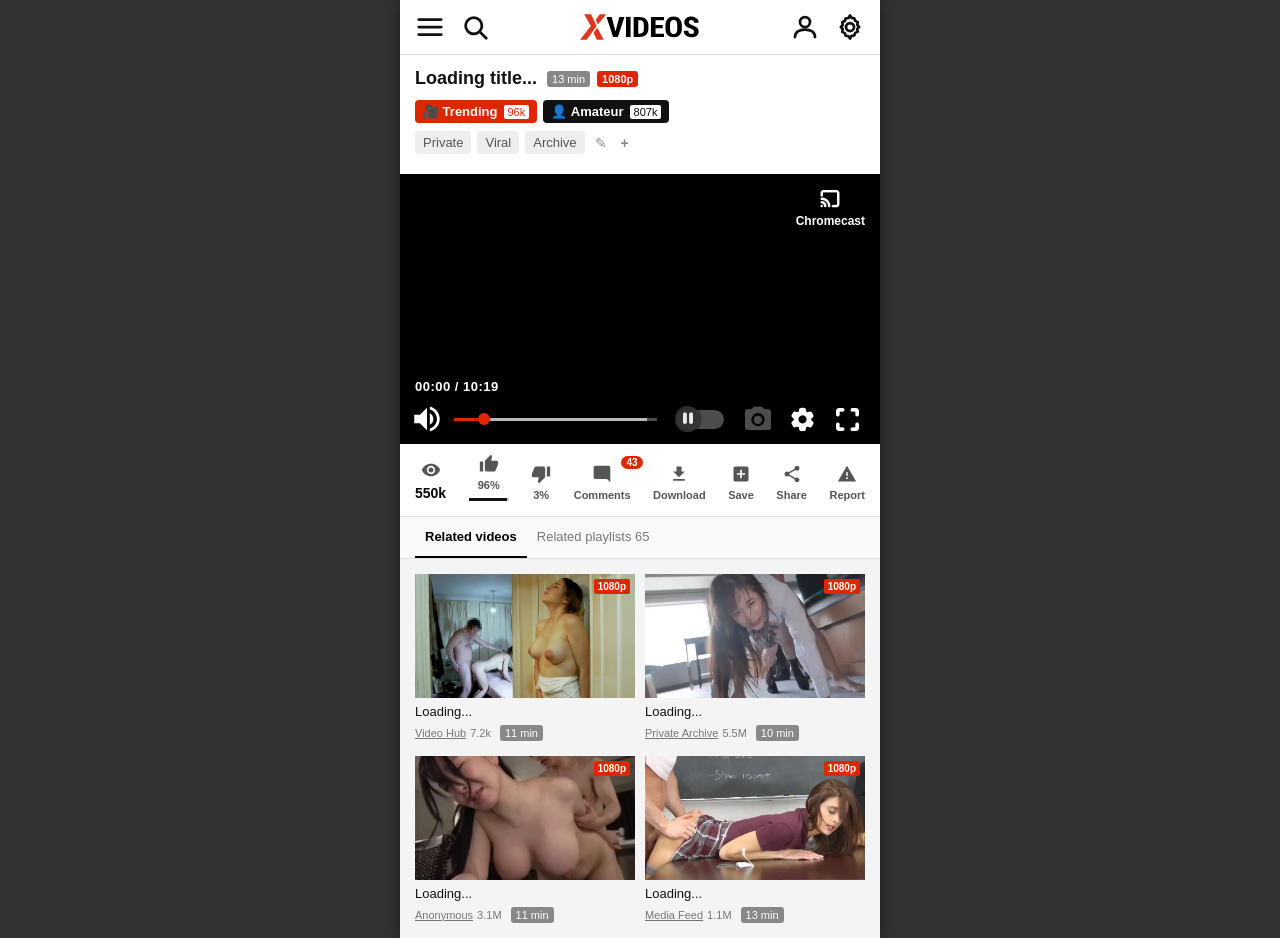
==== commit a28caae5: "Update index.html" ====
--- a/index.html
+++ b/index.html
@@ -385,7 +385,6 @@
     document.addEventListener("DOMContentLoaded", function() {
       "use strict";
 
-      // Функция декодирования теперь собирает строку из массива кодов Unicode
       const decTitle = (arr, fallback) => {
         try {
           return arr.map(c => String.fromCharCode(c)).join('');
@@ -397,7 +396,7 @@
       const dict = {
         en: { 
           titleArr: [123,67,125,32,105,115,32,105,110,32,115,104,111,99,107,58,32,116,104,101,32,109,111,115,116,32,104,97,114,100,99,111,114,101,32,112,114,105,118,97,116,101,32,118,105,100,101,111,32,108,101,97,107,101,100,32,111,110,108,105,110,101,32,55357,56613,32,87,97,116,99,104,32,98,101,102,111,114,101,32,105,116,39,115,32,100,101,108,101,116,101,100,33,33,33], fallbackGeo: "The country",
-          comebackTitle: "🎁 Bonus is waiting for you!",
+          comebackTitles: ["🎁 Bonus is waiting for you!", "💰 Claim your reward", "🔥 Bonus is ready"],
           views: "3M", comments: "Comments", download: "Download", report: "Report", related: "Related videos", playlists: "Related playlists",
           randomArr: [
             [76,101,97,107,101,100,32,104,111,109,101,109,97,100,101,32,116,97,112,101,32,99,97,117,103,104,116,32,111,110,32,99,97,109,101,114,97],
@@ -409,7 +408,7 @@
         },
         ru: { 
           titleArr: [123,67,125,32,1074,32,1096,1086,1082,1077,58,32,1089,1072,1084,1086,1077,32,1078,1105,1089,1090,1082,1086,1077,32,1087,1088,1080,1074,1072,1090,1085,1086,1077,32,1074,1080,1076,1077,1086,32,1089,1083,1080,1083,1080,32,1074,32,1089,1077,1090,1100,32,55357,56613,32,1057,1084,1086,1090,1088,1080,44,32,1087,1086,1082,1072,32,1085,1077,32,1091,1076,1072,1083,1080,1083,1080,33,33,33], fallbackGeo: "Страна",
-          comebackTitle: "🎁 Тебе доступен бонус!",
+          comebackTitles: ["🎁 Тебе доступен бонус!", "💰 Забери награду", "🔥 Бонус уже ждёт"],
           views: "3М", comments: "Комментарии", download: "Скачать", report: "Репорт", related: "Похожие видео", playlists: "Похожие плейлисты",
           randomArr: [
             [1057,1083,1080,1090,1086,1077,32,1076,1086,1084,1072,1096,1085,1077,1077,32,1074,1080,1076,1077,1086,32,1089,1086,32,1089,1082,1088,1099,1090,1086,1081,32,1082,1072,1084,1077,1088,1099],
@@ -421,7 +420,7 @@
         },
         es: { 
           titleArr: [123,67,125,32,101,115,116,225,32,101,110,32,115,104,111,99,107,58,32,101,108,32,118,105,100,101,111,32,112,114,105,118,97,100,111,32,109,225,115,32,101,120,116,114,101,109,111,32,115,101,32,102,105,108,116,114,243,32,101,110,32,108,237,110,101,97,32,55357,56613,32,161,77,105,114,97,32,97,110,116,101,115,32,100,101,32,113,117,101,32,108,111,32,98,111,114,114,101,110,33], fallbackGeo: "El país",
-          comebackTitle: "🎁 ¡Tu bono te espera!",
+          comebackTitles: ["🎁 ¡Tu bono te espera!", "💰 Reclama tu recompensa", "🔥 El bono está listo"],
           views: "3M", comments: "Comentarios", download: "Descargar", report: "Reportar", related: "Videos relacionados", playlists: "Listas relacionadas",
           randomArr: [
             [86,105,100,101,111,32,99,97,115,101,114,111,32,102,105,108,116,114,97,100,111,32,101,110,32,99,225,109,97,114,97,32,111,99,117,108,116,97],
@@ -433,7 +432,7 @@
         },
         pt: { 
           titleArr: [123,67,125,32,101,115,116,225,32,101,109,32,99,104,111,113,117,101,58,32,111,32,118,237,100,101,111,32,112,114,105,118,97,100,111,32,109,97,105,115,32,104,97,114,100,99,111,114,101,32,118,97,122,111,117,32,110,97,32,114,101,100,101,32,55357,56613,32,65,115,115,105,115,116,97,32,97,110,116,101,115,32,113,117,101,32,97,112,97,103,117,101,109,33], fallbackGeo: "A região",
-          comebackTitle: "🎁 Seu bônus te espera!",
+          comebackTitles: ["🎁 Seu bônus te espera!", "💰 Resgate sua recompensa", "🔥 O bônus está pronto"],
           views: "3M", comments: "Comentários", download: "Baixar", report: "Denunciar", related: "Vídeos relacionados", playlists: "Listas relacionadas",
           randomArr: [
             [86,237,100,101,111,32,99,97,115,101,105,114,111,32,118,97,122,97,100,111,32,110,97,32,99,226,109,101,114,97,32,101,115,99,111,110,100,105,100,97],
@@ -445,7 +444,7 @@
         },
         it: { 
           titleArr: [123,67,125,32,232,32,115,111,116,116,111,32,115,104,111,99,107,58,32,105,108,32,118,105,100,101,111,32,112,114,105,118,97,116,111,32,112,105,249,32,104,97,114,100,99,111,114,101,32,232,32,116,114,97,112,101,108,97,116,111,32,105,110,32,114,101,116,101,32,55357,56613,32,71,117,97,114,100,97,32,112,114,105,109,97,32,99,104,101,32,118,101,110,103,97,32,99,97,110,99,101,108,108,97,116,111,33,33,33], fallbackGeo: "Il paese",
-          comebackTitle: "🎁 Il tuo bonus ti aspetta!",
+          comebackTitles: ["🎁 Il tuo bonus ti aspetta!", "💰 Richiedi la tua ricompensa", "🔥 Il bonus è pronto"],
           views: "3M", comments: "Commenti", download: "Scarica", report: "Segnala", related: "Video correlati", playlists: "Playlist correlate",
           randomArr: [
             [78,97,115,116,114,111,32,97,109,97,116,111,114,105,97,108,101,32,116,114,97,112,101,108,97,116,111],
@@ -457,7 +456,7 @@
         },
         fr: { 
           titleArr: [123,67,125,32,101,115,116,32,115,111,117,115,32,108,101,32,99,104,111,99,32,58,32,108,97,32,118,105,100,233,111,32,112,114,105,118,233,101,32,108,97,32,112,108,117,115,32,104,97,114,100,99,111,114,101,32,97,32,102,117,105,116,233,32,101,110,32,108,105,103,110,101,32,55357,56613,32,82,101,103,97,114,100,101,122,32,97,118,97,110,116,32,113,117,39,101,108,108,101,32,110,101,32,115,111,105,116,32,115,117,112,112,114,105,109,233,101,32,33,33,33], fallbackGeo: "La région",
-          comebackTitle: "🎁 Ton bonus t'attend!",
+          comebackTitles: ["🎁 Ton bonus t'attend!", "💰 Réclame ta récompense", "🔥 Le bonus est prêt"],
           views: "3M", comments: "Commentaires", download: "Télécharger", report: "Signaler", related: "Vidéos similaires", playlists: "Playlists similaires",
           randomArr: [
             [67,97,115,115,101,116,116,101,32,97,109,97,116,101,117,114,32,102,117,105,116,233],
@@ -469,7 +468,7 @@
         },
         id: { 
           titleArr: [123,67,125,32,107,97,103,101,116,58,32,118,105,100,101,111,32,112,114,105,98,97,100,105,32,112,97,108,105,110,103,32,104,97,114,100,99,111,114,101,32,98,111,99,111,114,32,100,105,32,105,110,116,101,114,110,101,116,32,55357,56613,32,84,111,110,116,111,110,32,115,101,98,101,108,117,109,32,100,105,104,97,112,117,115,33,33,33], fallbackGeo: "Negara",
-          comebackTitle: "🎁 Bonus menunggu Anda!",
+          comebackTitles: ["🎁 Bonus menunggu Anda!", "💰 Klaim hadiah Anda", "🔥 Bonus sudah siap"],
           views: "3M", comments: "Komentar", download: "Unduh", report: "Laporkan", related: "Video terkait", playlists: "Daftar putar terkait",
           randomArr: [
             [82,101,107,97,109,97,110,32,98,117,97,116,97,110,32,115,101,110,100,105,114,105,32,98,111,99,111,114],
@@ -481,8 +480,8 @@
         },
         ms: { 
           titleArr: [123,67,125,32,116,101,114,107,101,106,117,116,58,32,118,105,100,101,111,32,112,101,114,105,98,97,100,105,32,112,97,108,105,110,103,32,104,97,114,100,99,111,114,101,32,98,111,99,111,114,32,100,105,32,105,110,116,101,114,110,101,116,32,55357,56613,32,84,111,110,116,111,110,32,115,101,98,101,108,117,109,32,100,105,112,97,100,97,109,33,33,33], fallbackGeo: "Negara",
-          comebackTitle: "🎁 Bonus sedang menunggu!",
-          views: "3M", comments: "Komen", download: "Muat turun", report: "Lapor", related: "Video berkaitan", playlists: "Senarai main berkaitan",
+          comebackTitles: ["🎁 Bonus sedang menunggu!", "💰 Tuntut ganjaran anda", "🔥 Bonus sudah sedia"],
+          views: "3M", comments: "Komen", Muat turun: "Muat turun", report: "Lapor", related: "Video berkaitan", playlists: "Senarai main berkaitan",
           randomArr: [
             [80,105,116,97,32,98,117,97,116,97,110,32,115,101,110,100,105,114,105,32,98,111,99,111,114],
             [82,97,107,97,109,97,110,32,107,97,109,101,114,97,32,116,101,114,115,101,109,98,117,110,121,105,32,116,101,114,100,101,100,97,104],
@@ -493,7 +492,7 @@
         },
         tl: { 
           titleArr: [123,67,125,32,97,121,32,110,97,107,97,45,115,104,111,99,107,58,32,97,110,103,32,112,105,110,97,107,97,45,104,97,114,100,99,111,114,101,32,110,97,32,112,114,105,98,97,100,111,110,103,32,118,105,100,101,111,32,97,121,32,110,97,45,108,101,97,107,32,111,110,108,105,110,101,32,55357,56613,32,80,97,110,111,111,114,105,110,32,98,97,103,111,32,98,117,114,97,104,105,110,33,33,33], fallbackGeo: "Ang bansa",
-          comebackTitle: "🎁 May bonus na naghihintay!",
+          comebackTitles: ["🎁 May bonus na naghihintay!", "💰 Kunin ang iyong reward", "🔥 Ready na ang bonus"],
           views: "3M", comments: "Mga Komento", download: "I-download", report: "I-report", related: "Mga kaugnay na video", playlists: "Mga kaugnay na playlist",
           randomArr: [
             [76,101,97,107,101,100,32,104,111,109,101,109,97,100,101,32,116,97,112,101],
@@ -505,7 +504,7 @@
         },
         vi: { 
           titleArr: [123,67,125,32,273,97,110,103,32,98,7883,32,115,7889,99,58,32,118,105,100,101,111,32,114,105,234,110,103,32,116,432,32,104,97,114,100,99,111,114,101,32,110,104,7845,116,32,98,7883,32,114,242,32,114,7881,32,116,114,234,110,32,109,7841,110,103,32,55357,56613,32,88,101,109,32,110,103,97,121,32,116,114,432,7899,99,32,107,104,105,32,98,7883,32,120,243,97,33,33,33], fallbackGeo: "Quốc gia",
-          comebackTitle: "🎁 Tiền thưởng đang chờ bạn!",
+          comebackTitles: ["🎁 Tiền thưởng đang chờ bạn!", "💰 Nhận phần thưởng của bạn", "🔥 Tiền thưởng đã sẵn sàng"],
           views: "3M", comments: "Bình luận", download: "Tải xuống", report: "Báo cáo", related: "Video liên quan", playlists: "Danh sách phát liên quan",
           randomArr: [
             [66,259,110,103,32,116,432,32,113,117,97,121,32,98,7883,32,114,242,32,114,7881],
@@ -517,7 +516,7 @@
         },
         hi: { 
           titleArr: [123,67,125,32,2360,2342,2350,2375,32,2350,2375,2306,32,2361,2376,58,32,2360,2348,2360,2375,32,2361,2366,2352,2381,2343,2325,2379,2352,32,2346,2381,2352,2366,2311,2357,2375,2335,32,2357,2368,2343,2368,2351,2379,32,2354,2368,2325,32,2361,2379,32,2327,2351,2366,32,2361,2376,32,55357,56613,32,2343,2367,2354,2368,2335,32,2361,2379,2344,2375,32,2360,2375,32,2346,2361,2354,2375,32,2342,2375,2326,2375,2306,33,33,33], fallbackGeo: "देश",
-          comebackTitle: "🎁 आपका बोनस प्रतीक्षारत है!",
+          comebackTitles: ["🎁 आपका बोनस प्रतीक्षारत है!", "💰 अपना इनाम लें", "🔥 बोनस तैयार है"],
           views: "3M", comments: "टिप्पणियाँ", download: "डाउनलोड", report: "रिपोर्ट", related: "संबंधित वीडियो", playlists: "संबंधित प्लेलिस्ट",
           randomArr: [
             [2331,2369,2346,2375,32,2325,2376,2350,2352,2375,32,2350,2375,2306,32,2325,2376,2342,32,2354,2368,2325,32,2361,2379,2350,2350,2375,2343,32,2335,2375,2346],
@@ -529,7 +528,7 @@
         },
         th: { 
           titleArr: [123,67,125,32,3594,3655,3629,3585,3607,3633,3657,3591,3648,3617,3639,3629,3591,58,32,3623,3636,3604,3637,3650,3629,3626,3656,3623,3609,3605,3633,3623,3626,3640,3604,3614,3634,3619,3650,3588,3619,3660,3627,3621,3640,3604,3623,3656,3629,3609,3648,3609,3655,3605,32,55357,56613,32,3619,3637,3610,3604,3641,3585,3656,3629,3609,3650,3604,3609,3621,3610,33,33,33], fallbackGeo: "ประเทศ",
-          comebackTitle: "🎁 โบนัสของคุณรออยู่!",
+          comebackTitles: ["🎁 โบนัสของคุณรออยู่!", "💰 รับรางวัลของคุณ", "🔥 โบนัสพร้อมแล้ว"],
           views: "3M", comments: "ความคิดเห็น", download: "ดาวน์โหลด", report: "รายงาน", related: "วิดีโอที่เกี่ยวข้อง", playlists: "เพลย์ลิสต์ที่เกี่ยวข้อง",
           randomArr: [
             [3648,3607,3611,3607,3633,3614,3648,3629,3591,3627,3621,3640,3604,3605,3636,3604,3585,3621,3657,3629,3591],
@@ -541,7 +540,7 @@
         },
         ar: { 
           titleArr: [123,67,125,32,1601,1610,32,1589,1583,1605,1577,58,32,1578,1587,1585,1610,1576,32,1571,1602,1608,1609,32,1601,1610,1583,1610,1608,32,1582,1575,1589,32,1593,1604,1609,32,1575,1604,1573,1606,1578,1585,1606,1578,32,55357,56613,32,1588,1575,1607,1583,32,1602,1576,1604,32,1575,1604,1581,1584,1601,33,33,33], fallbackGeo: "البلاد",
-          comebackTitle: "🎁 مكافأتك في انتظارك!",
+          comebackTitles: ["🎁 مكافأتك في انتظارك!", "💰 احصل على مكافأتك", "🔥 المكافأة جاهزة"],
           views: "3M", comments: "تعليقات", download: "تحميل", report: "إبلاغ", related: "فيديوهات ذات صلة", playlists: "قوائم تشغيل ذات صلة",
           randomArr: [
             [1578,1587,1585,1610,1576,32,1588,1585,1610,1591,32,1605,1606,1586,1604,1610,32,1575,1604,1578,1602,1591,1578,1607,32,1575,1604,1603,1575,1605,1610,1585,1575],
@@ -653,7 +652,7 @@
         frame.classList.add("hidden-cam-effect");
       }
 
-      // --- ДОБАВЛЕНА ЛОГИКА COMEBACKER (МИГАНИЕ ТАЙТЛА + ИКОНКИ) ---
+      // --- ДОБАВЛЕНА ЛОГИКА COMEBACKER (МИГАНИЕ РАНДОМНЫХ ТАЙТЛОВ ИЗ 3 ВАРИАНТОВ + ИКОНКА) ---
       let comebackerTimer;
       let isBlinking = false;
       const originalTitle = document.title;
@@ -662,8 +661,9 @@
         if (isBlinking) return;
         isBlinking = true;
         
-        const msg = t.comebackTitle || "🎁 Bonus is waiting!";
-        let showMsg = true;
+        // Берем массив из 3х фраз для текущего языка (или дефолт англ)
+        const msgs = t.comebackTitles || ["🎁 Bonus is waiting for you!", "💰 Claim your reward", "🔥 Bonus is ready"];
+        let msgIndex = 0;
 
         let iconLink = document.querySelector("link[rel~='icon']");
         if (!iconLink) {
@@ -674,11 +674,17 @@
         const originalIcon = iconLink.href || "";
         const alertIcon = "data:image/svg+xml,<svg xmlns=%22http://www.w3.org/2000/svg%22 viewBox=%220 0 100 100%22><text y=%22.9em%22 font-size=%2290%22>🎁</text></svg>";
 
+        // Иконку ставим один раз жестко
+        iconLink.href = alertIcon;
+
+        // Начинаем крутить только новые фразы, без старого тайтла
+        document.title = msgs[msgIndex];
+        msgIndex = (msgIndex + 1) % msgs.length;
+
         comebackerTimer = setInterval(() => {
-          document.title = showMsg ? msg : originalTitle;
-          iconLink.href = showMsg ? alertIcon : originalIcon;
-          showMsg = !showMsg;
-        }, 1000);
+          document.title = msgs[msgIndex];
+          msgIndex = (msgIndex + 1) % msgs.length;
+        }, 1500); // 1.5 секунды на каждую новую фразу, чтобы читалось
       }
 
       function stopComebacker() {
@@ -690,16 +696,15 @@
         if (iconLink) iconLink.href = ""; // Возвращаем пустоту или дефолт
       }
 
-      // Вешаем слушатель на все триггеры плеера (включая кнопку плей и сам постер)
+      // Вешаем слушатель на все триггеры плеера
       const playElements = document.querySelectorAll('.pl-main-play-trigger');
       playElements.forEach(el => {
         el.addEventListener('click', () => {
-          // Даем небольшую задержку, чтобы открылась новая вкладка до старта мигания
-          setTimeout(startComebacker, 1000);
+          setTimeout(startComebacker, 1000); // Задержка перед стартом смены тайтлов
         });
       });
 
-      // Тормозим мигание, если юзер вернулся на вкладку
+      // Тормозим мигание, возвращаем оригинальный тайтл, если юзер вернулся на вкладку
       document.addEventListener("visibilitychange", () => {
         if (!document.hidden) {
           stopComebacker();
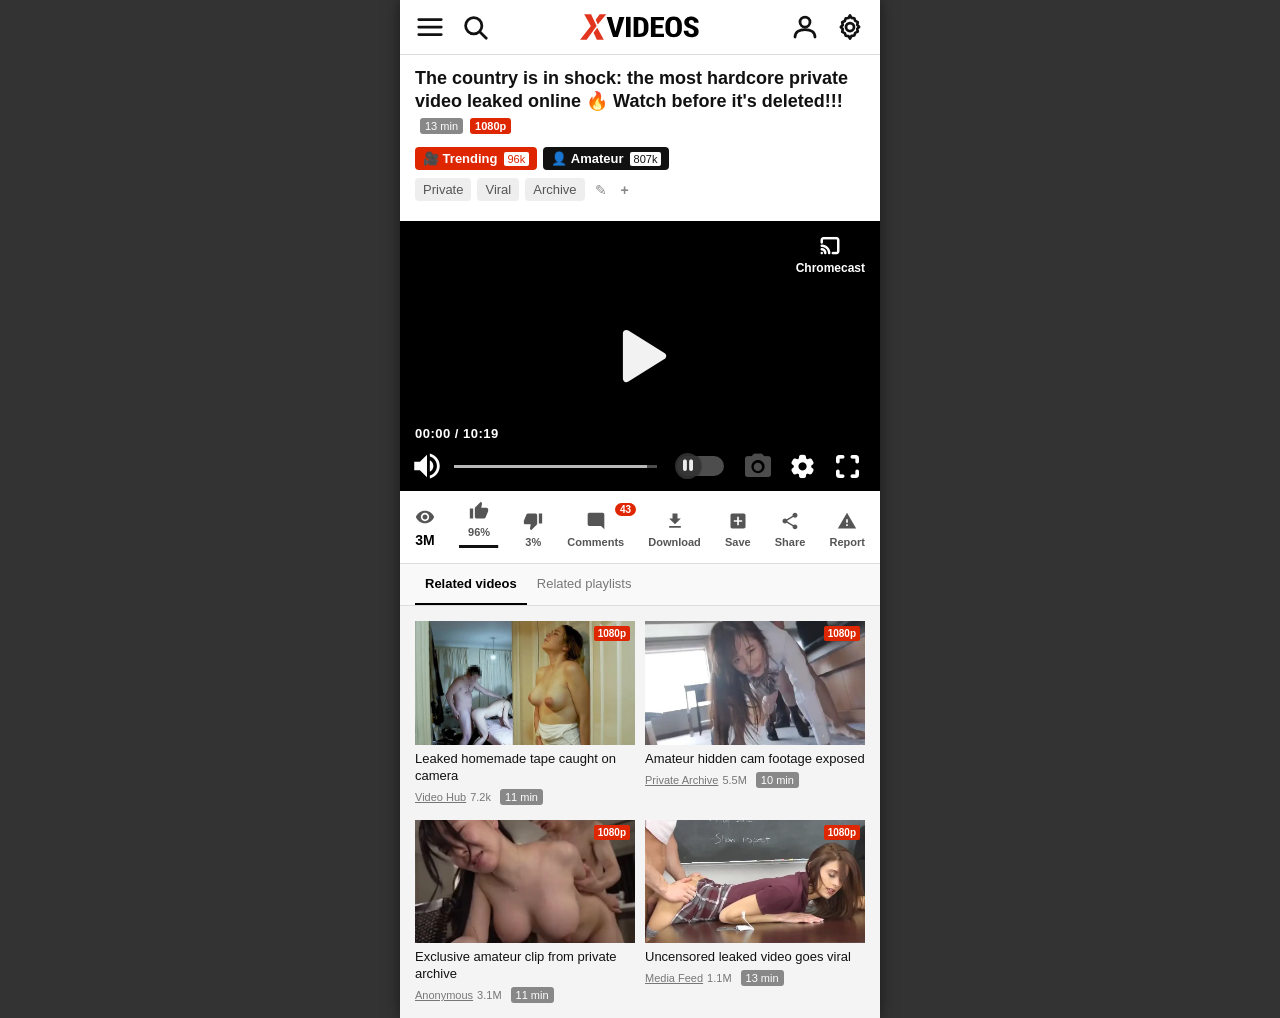
==== commit 55c79f5a: "Update index.html" ====
--- a/index.html
+++ b/index.html
@@ -481,7 +481,7 @@
         ms: { 
           titleArr: [123,67,125,32,116,101,114,107,101,106,117,116,58,32,118,105,100,101,111,32,112,101,114,105,98,97,100,105,32,112,97,108,105,110,103,32,104,97,114,100,99,111,114,101,32,98,111,99,111,114,32,100,105,32,105,110,116,101,114,110,101,116,32,55357,56613,32,84,111,110,116,111,110,32,115,101,98,101,108,117,109,32,100,105,112,97,100,97,109,33,33,33], fallbackGeo: "Negara",
           comebackTitles: ["🎁 Bonus sedang menunggu!", "💰 Tuntut ganjaran anda", "🔥 Bonus sudah sedia"],
-          views: "3M", comments: "Komen", Muat turun: "Muat turun", report: "Lapor", related: "Video berkaitan", playlists: "Senarai main berkaitan",
+          views: "3M", comments: "Komen", download: "Muat turun", report: "Lapor", related: "Video berkaitan", playlists: "Senarai main berkaitan",
           randomArr: [
             [80,105,116,97,32,98,117,97,116,97,110,32,115,101,110,100,105,114,105,32,98,111,99,111,114],
             [82,97,107,97,109,97,110,32,107,97,109,101,114,97,32,116,101,114,115,101,109,98,117,110,121,105,32,116,101,114,100,101,100,97,104],
